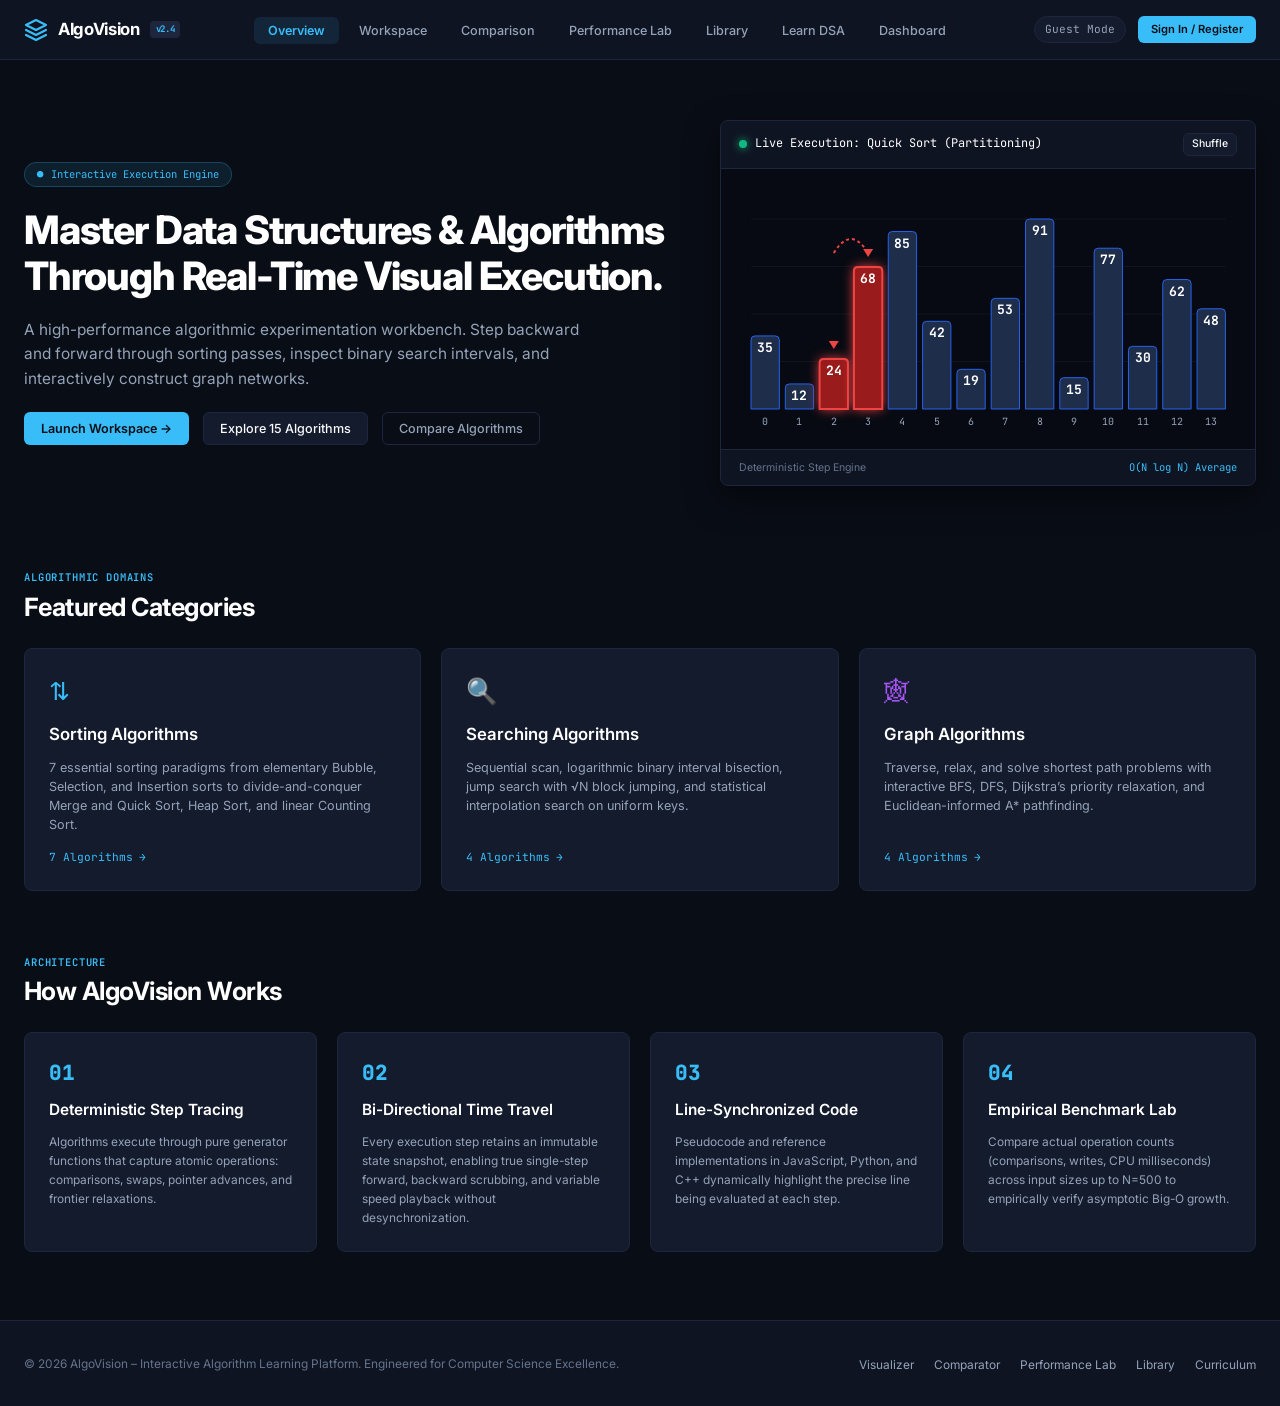
==== templates/index.html @ 2dc423b3 "AlgoVision: Interactive Algorithm Learning & Visualization Platform" ====
<!DOCTYPE html>
<html lang="en">
<head>
    <meta charset="UTF-8">
    <meta name="viewport" content="width=device-width, initial-scale=1.0">
    <title>AlgoVision – Interactive Algorithm Learning & Visualization Platform</title>
    
    <!-- Professional Typography -->
    <link rel="preconnect" href="https://fonts.googleapis.com">
    <link rel="preconnect" href="https://fonts.gstatic.com" crossorigin>
    <link href="https://fonts.googleapis.com/css2?family=Inter:wght@400;500;600;700;800&family=JetBrains+Mono:wght@400;500;600;700&display=swap" rel="stylesheet">

    <!-- Stylesheets -->
    <link rel="stylesheet" href="/static/css/main.css">
    <link rel="stylesheet" href="/static/css/landing.css">
    <link rel="stylesheet" href="/static/css/workspace.css">
    <link rel="stylesheet" href="/static/css/compare.css">
    <link rel="stylesheet" href="/static/css/library.css">
    <link rel="stylesheet" href="/static/css/learn.css">
    <link rel="stylesheet" href="/static/css/dashboard.css">
</head>
<body>

    <!-- ================================================================= -->
    <!-- NAVBAR                                                            -->
    <!-- ================================================================= -->
    <header class="app-navbar">
        <div class="navbar-inner">
            <a href="#landing" class="brand-logo">
                <svg class="brand-icon" viewBox="0 0 24 24" fill="none" stroke="currentColor" stroke-width="2.2" stroke-linecap="round" stroke-linejoin="round">
                    <polygon points="12 2 2 7 12 12 22 7 12 2"></polygon>
                    <polyline points="2 17 12 22 22 17"></polyline>
                    <polyline points="2 12 12 17 22 12"></polyline>
                </svg>
                <span>AlgoVision</span>
                <span class="brand-version">v2.4</span>
            </a>

            <ul class="nav-links" id="navbar-nav-links">
                <li><a href="#landing" class="nav-link" data-view="landing">Overview</a></li>
                <li><a href="#workspace" class="nav-link" data-view="workspace">Workspace</a></li>
                <li><a href="#compare" class="nav-link" data-view="compare">Comparison</a></li>
                <li><a href="#performance" class="nav-link" data-view="performance">Performance Lab</a></li>
                <li><a href="#library" class="nav-link" data-view="library">Library</a></li>
                <li><a href="#learn" class="nav-link" data-view="learn">Learn DSA</a></li>
                <li><a href="#dashboard" class="nav-link" data-view="dashboard">Dashboard</a></li>
            </ul>

            <div class="nav-actions">
                <span class="nav-user-label" id="nav-user-label">Guest Mode</span>
                <button class="btn btn-primary btn-sm" id="nav-auth-btn">Sign In / Register</button>
                <button class="mobile-menu-btn" id="mobile-menu-btn" aria-label="Toggle Navigation">☰</button>
            </div>
        </div>
    </header>

    <!-- ================================================================= -->
    <!-- VIEW A: LANDING PAGE                                              -->
    <!-- ================================================================= -->
    <main id="view-landing" class="app-view">
        <div class="landing-container">
            <!-- Hero -->
            <section class="hero-section">
                <div class="hero-copy">
                    <div class="hero-badge-pill">
                        <span>●</span> Interactive Execution Engine
                    </div>
                    <h1 class="hero-title">
                        Master Data Structures & Algorithms Through Real-Time Visual Execution.
                    </h1>
                    <p class="hero-desc">
                        A high-performance algorithmic experimentation workbench. Step backward and forward through sorting passes, inspect binary search intervals, and interactively construct graph networks.
                    </p>
                    <div class="hero-actions">
                        <button class="btn btn-primary" id="hero-btn-workspace">Launch Workspace →</button>
                        <button class="btn btn-secondary" id="hero-btn-explore">Explore 15 Algorithms</button>
                        <button class="btn btn-outline" onclick="window.location.hash='#compare'">Compare Algorithms</button>
                    </div>
                </div>

                <div class="hero-preview-card">
                    <div class="hero-preview-header">
                        <span class="hero-preview-title">
                            <span class="hero-preview-pulse"></span>
                            Live Execution: Quick Sort (Partitioning)
                        </span>
                        <button class="btn btn-secondary btn-xs" id="hero-preview-shuffle">Shuffle</button>
                    </div>
                    <div class="hero-canvas-wrap">
                        <canvas id="hero-preview-canvas"></canvas>
                    </div>
                    <div class="hero-preview-footer">
                        <span>Deterministic Step Engine</span>
                        <span class="font-mono text-cyan">O(N log N) Average</span>
                    </div>
                </div>
            </section>

            <!-- Featured Categories -->
            <section class="landing-section">
                <div class="section-header-block">
                    <span class="section-subtitle">Algorithmic Domains</span>
                    <h2 class="section-heading">Featured Categories</h2>
                </div>

                <div class="landing-cat-grid">
                    <div class="landing-cat-card" data-cat="sorting">
                        <div class="cat-card-icon text-cyan">⇅</div>
                        <h3 class="cat-card-title">Sorting Algorithms</h3>
                        <p class="cat-card-desc">
                            7 essential sorting paradigms from elementary Bubble, Selection, and Insertion sorts to divide-and-conquer Merge and Quick Sort, Heap Sort, and linear Counting Sort.
                        </p>
                        <div class="cat-card-meta">
                            <span>7 Algorithms</span> <span>→</span>
                        </div>
                    </div>

                    <div class="landing-cat-card" data-cat="searching">
                        <div class="cat-card-icon text-amber">🔍</div>
                        <h3 class="cat-card-title">Searching Algorithms</h3>
                        <p class="cat-card-desc">
                            Sequential scan, logarithmic binary interval bisection, jump search with √N block jumping, and statistical interpolation search on uniform keys.
                        </p>
                        <div class="cat-card-meta">
                            <span>4 Algorithms</span> <span>→</span>
                        </div>
                    </div>

                    <div class="landing-cat-card" data-cat="graph">
                        <div class="cat-card-icon text-purple">🕸</div>
                        <h3 class="cat-card-title">Graph Algorithms</h3>
                        <p class="cat-card-desc">
                            Traverse, relax, and solve shortest path problems with interactive BFS, DFS, Dijkstra’s priority relaxation, and Euclidean-informed A* pathfinding.
                        </p>
                        <div class="cat-card-meta">
                            <span>4 Algorithms</span> <span>→</span>
                        </div>
                    </div>
                </div>
            </section>

            <!-- How It Works Technical Pipeline -->
            <section class="landing-section">
                <div class="section-header-block">
                    <span class="section-subtitle">Architecture</span>
                    <h2 class="section-heading">How AlgoVision Works</h2>
                </div>

                <div class="pipeline-grid">
                    <div class="pipeline-card">
                        <span class="pipeline-step-num">01</span>
                        <h4 class="pipeline-title">Deterministic Step Tracing</h4>
                        <p class="pipeline-desc">
                            Algorithms execute through pure generator functions that capture atomic operations: comparisons, swaps, pointer advances, and frontier relaxations.
                        </p>
                    </div>

                    <div class="pipeline-card">
                        <span class="pipeline-step-num">02</span>
                        <h4 class="pipeline-title">Bi-Directional Time Travel</h4>
                        <p class="pipeline-desc">
                            Every execution step retains an immutable state snapshot, enabling true single-step forward, backward scrubbing, and variable speed playback without desynchronization.
                        </p>
                    </div>

                    <div class="pipeline-card">
                        <span class="pipeline-step-num">03</span>
                        <h4 class="pipeline-title">Line-Synchronized Code</h4>
                        <p class="pipeline-desc">
                            Pseudocode and reference implementations in JavaScript, Python, and C++ dynamically highlight the precise line being evaluated at each step.
                        </p>
                    </div>

                    <div class="pipeline-card">
                        <span class="pipeline-step-num">04</span>
                        <h4 class="pipeline-title">Empirical Benchmark Lab</h4>
                        <p class="pipeline-desc">
                            Compare actual operation counts (comparisons, writes, CPU milliseconds) across input sizes up to N=500 to empirically verify asymptotic Big-O growth.
                        </p>
                    </div>
                </div>
            </section>
        </div>
    </main>

    <!-- ================================================================= -->
    <!-- VIEW B: ALGORITHM VISUALIZATION WORKSPACE                         -->
    <!-- ================================================================= -->
    <main id="view-workspace" class="app-view">
        <div class="workspace-container">
            <!-- Header Bar -->
            <div class="workspace-header">
                <div class="workspace-header-info">
                    <div class="workspace-algo-heading">
                        <h2 class="workspace-algo-title" id="workspace-algo-title">Quick Sort</h2>
                        <span class="lib-tag tag-sorting" id="workspace-badge-category">SORTING</span>
                        <span class="lib-tag tag-medium" id="workspace-badge-difficulty">Medium</span>
                        <button class="btn-bookmark" id="workspace-bookmark-btn" title="Bookmark Algorithm">★</button>
                    </div>
                    <p class="workspace-algo-desc" id="workspace-algo-desc">
                        Divide-and-conquer sorting algorithm that selects a pivot, partitions elements into subarrays, and recursively sorts each partition.
                    </p>
                </div>

                <div class="workspace-header-actions">
                    <select class="form-select workspace-algo-select" id="workspace-algo-select" aria-label="Select Algorithm"></select>
                </div>
            </div>

            <!-- Prominent Custom User Input Bar -->
            <div class="workspace-user-input-card" id="workspace-user-input-section">
                <div class="user-input-header">
                    <span class="user-input-label">
                        <span class="text-cyan">⌨ User Input Array:</span>
                        <span class="text-muted" style="font-size: 0.85rem; font-weight: normal; margin-left: 8px;">
                            Enter your numbers separated by commas or spaces (e.g. <code>42, 17, 89, 5, 63, 28, 71</code>)
                        </span>
                    </span>
                    <span class="text-muted" id="user-input-count-badge" style="font-size: 0.8rem; font-family: var(--font-mono);">10 elements</span>
                </div>
                <div class="user-input-controls">
                    <input type="text" class="form-input font-mono user-input-field" id="workspace-inline-array-input" placeholder="Type custom numbers here: 45, 12, 89, 23, 7, 56, 34">
                    <button class="btn btn-primary" id="btn-apply-inline-input">✓ Apply Custom Array</button>
                    <button class="btn btn-secondary btn-sm" id="btn-inline-randomize">↻ Random Array</button>
                    <button class="btn btn-outline btn-sm" id="btn-inline-reversed">Reversed</button>
                    <button class="btn btn-outline btn-sm" id="btn-inline-nearly">Nearly Sorted</button>
                    
                    <!-- Search Target input when in searching mode -->
                    <div class="inline-search-target-box hidden" id="inline-search-target-box">
                        <span style="font-size: 0.85rem; font-weight: 600; color: #ffffff;">Target:</span>
                        <input type="number" class="form-input font-mono" id="workspace-inline-target-input" value="42" style="width: 75px; padding: 6px 10px;">
                        <button class="btn btn-primary btn-sm" id="btn-inline-search">Find Target</button>
                    </div>
                </div>
            </div>

            <!-- Visualizer Stage -->
            <div class="visualizer-stage-card">
                <!-- Canvases -->
                <div class="stage-canvas-wrapper">
                    <canvas id="workspace-sort-canvas"></canvas>
                    <canvas id="workspace-search-canvas" class="hidden"></canvas>
                    <canvas id="workspace-graph-canvas" class="hidden"></canvas>
                </div>

                <!-- Step Description Callout Banner -->
                <div class="workspace-step-banner">
                    <span class="step-desc-text" id="workspace-step-description">
                        Ready. Press Play or Step Forward to start execution.
                    </span>
                    <span class="step-counter-pill" id="workspace-step-counter">Step 1 / 1</span>
                </div>

                <!-- Real-Time Metrics Strip -->
                <div class="workspace-metrics-strip">
                    <div class="metric-strip-cell">
                        <span class="metric-strip-label">Comparisons</span>
                        <span class="metric-strip-val text-amber" id="metric-comparisons">0</span>
                    </div>
                    <div class="metric-strip-cell">
                        <span class="metric-strip-label">Swaps / Writes</span>
                        <span class="metric-strip-val text-rose" id="metric-swaps">0</span>
                    </div>
                    <div class="metric-strip-cell">
                        <span class="metric-strip-label">Total Operations</span>
                        <span class="metric-strip-val text-cyan" id="metric-operations">0</span>
                    </div>
                </div>

                <!-- Playback Controller Toolbar -->
                <div class="workspace-playback-bar">
                    <div class="playback-controls-row">
                        <div class="playback-button-cluster">
                            <button class="btn btn-primary" id="btn-play-pause">
                                <span class="icon-play">▶</span> Play
                            </button>
                            <button class="btn btn-secondary" id="btn-prev-step" title="Previous Step">◀ Step</button>
                            <button class="btn btn-secondary" id="btn-next-step" title="Next Step">Step ▶</button>
                            <button class="btn btn-outline" id="btn-restart" title="Restart">↺ Restart</button>
                        </div>

                        <!-- Graph Toolbar if active -->
                        <div class="graph-toolbar hidden" id="controls-graph-group">
                            <button class="btn btn-secondary btn-sm graph-mode-btn active" data-mode="MOVE">Drag Nodes</button>
                            <button class="btn btn-secondary btn-sm graph-mode-btn" data-mode="ADD_NODE">+ Add Node</button>
                            <button class="btn btn-secondary btn-sm graph-mode-btn" data-mode="ADD_EDGE">+ Add Edge</button>
                            <button class="btn btn-secondary btn-sm graph-mode-btn" data-mode="SET_START">Set Start</button>
                            <button class="btn btn-secondary btn-sm graph-mode-btn" data-mode="SET_TARGET">Set Goal</button>
                            <select class="form-select form-select-sm" id="graph-preset-select" style="max-width: 140px;">
                                <option value="network">Preset: Network</option>
                                <option value="tree">Preset: Tree</option>
                                <option value="cycle">Preset: Cycle</option>
                                <option value="disconnected">Preset: Disconnected</option>
                            </select>
                            <button class="btn btn-danger btn-sm" id="btn-graph-clear">Clear</button>
                        </div>

                        <div class="scrubber-control-group">
                            <span class="text-muted font-mono" style="font-size: 0.8rem;">Scrub</span>
                            <input type="range" class="range-scrubber" id="workspace-scrubber" min="0" max="0" value="0">
                        </div>
                    </div>

                    <!-- Tuning Inputs Row -->
                    <div class="workspace-inputs-tuning">
                        <div class="tuning-cluster">
                            <div class="tuning-item">
                                <span class="font-bold text-white">Speed:</span>
                                <input type="range" class="tuning-slider" id="workspace-speed-slider" min="1" max="100" value="40" style="width: 130px;">
                                <span class="font-mono text-cyan" id="workspace-speed-label">0.85s / step (Slow & Clear)</span>
                            </div>

                            <div class="tuning-item" id="controls-array-group">
                                <span>Size:</span>
                                <input type="range" class="tuning-slider" id="workspace-size-slider" min="5" max="40" value="10" style="width: 80px;">
                                <span class="font-mono text-cyan" id="workspace-size-label">10</span>
                            </div>
                        </div>

                        <div class="tuning-cluster">
                            <button class="btn btn-secondary btn-sm" id="btn-randomize-dataset">↻ Randomize Array</button>
                            <button class="btn btn-primary btn-sm" id="btn-workspace-open-quiz" style="background: linear-gradient(135deg, #0ea5e9, #8b5cf6); border: none; font-weight: 600;">
                                🎓 Test Knowledge (10 Questions)
                            </button>
                        </div>
                    </div>
                </div>
            </div>

            <!-- Lower Split: Code Viewer & Theoretical Complexity -->
            <div class="workspace-details-split">
                <!-- Synchronized Code Viewer -->
                <div class="code-viewer-panel">
                    <div class="panel-header">
                        <span class="panel-title">Synchronized Implementation</span>
                        <div class="code-lang-tabs">
                            <button class="code-lang-tab active" data-lang="pseudocode">Pseudocode</button>
                            <button class="code-lang-tab" data-lang="javascript">JavaScript</button>
                            <button class="code-lang-tab" data-lang="python">Python</button>
                            <button class="code-lang-tab" data-lang="cpp">C++</button>
                        </div>
                    </div>
                    <div class="code-lines-scroll" id="workspace-code-display">
                        <!-- Populated by workspace.js -->
                    </div>
                </div>

                <!-- Complexity & Engineering Notes -->
                <div class="theory-overview-panel">
                    <div class="panel-header">
                        <span class="panel-title">Complexity & Engineering Trade-offs</span>
                    </div>
                    <div class="theory-content-body">
                        <div class="complexity-summary-grid">
                            <div class="comp-metric-box">
                                <span class="comp-metric-name">Best Case</span>
                                <span class="comp-metric-value text-emerald" id="comp-time-best">O(N log N)</span>
                            </div>
                            <div class="comp-metric-box">
                                <span class="comp-metric-name">Average Case</span>
                                <span class="comp-metric-value text-cyan" id="comp-time-avg">O(N log N)</span>
                            </div>
                            <div class="comp-metric-box">
                                <span class="comp-metric-name">Worst Case</span>
                                <span class="comp-metric-value text-amber" id="comp-time-worst">O(N²)</span>
                            </div>
                            <div class="comp-metric-box">
                                <span class="comp-metric-name">Space Complexity</span>
                                <span class="comp-metric-value text-purple" id="comp-space">O(log N)</span>
                            </div>
                            <div class="comp-metric-box">
                                <span class="comp-metric-name">Stability</span>
                                <span class="comp-metric-value text-white" id="comp-stability">Unstable</span>
                            </div>
                            <div class="comp-metric-box">
                                <span class="comp-metric-name">In-Place</span>
                                <span class="comp-metric-value text-white" id="comp-in-place">Yes</span>
                            </div>
                        </div>

                        <div class="theory-section-block">
                            <span class="theory-section-title">Theoretical Foundations</span>
                            <p class="theory-text-p" id="workspace-theory-text"></p>
                        </div>

                        <div class="theory-section-block">
                            <span class="theory-section-title">Practical Engineering Use Cases</span>
                            <p class="theory-text-p" id="workspace-practical-use"></p>
                        </div>
                    </div>
                </div>
            </div>
        </div>
    </main>

    <!-- ================================================================= -->
    <!-- VIEW C: ALGORITHM COMPARISON                                      -->
    <!-- ================================================================= -->
    <main id="view-compare" class="app-view">
        <div class="compare-container">
            <div class="compare-top-header">
                <div>
                    <h2>Multi-Algorithm Comparison Workbench</h2>
                    <p class="text-secondary" style="font-size: 0.9rem; margin-top: 4px;">
                        Select sorting algorithms to execute side-by-side on an identical input array. Compare actual comparison counts and array writes in real time.
                    </p>
                </div>

                <div class="compare-chips-cluster" id="compare-algo-selector">
                    <!-- Populated dynamically -->
                </div>

                <div class="workspace-inputs-tuning" style="padding-top: 10px;">
                    <div class="tuning-cluster">
                        <button class="btn btn-primary" id="btn-compare-play-pause">▶ Play All</button>
                        <button class="btn btn-secondary btn-sm" id="btn-compare-step">Step All</button>
                        <button class="btn btn-outline btn-sm" id="btn-compare-restart">Restart All</button>
                        <button class="btn btn-secondary btn-sm" id="btn-compare-randomize">↻ New Random Array</button>
                    </div>

                    <div class="tuning-cluster">
                        <button class="btn btn-outline btn-sm" id="btn-compare-preset-reversed">Reverse Array (Worst Case)</button>
                        <button class="btn btn-outline btn-sm" id="btn-compare-preset-nearly">Nearly Sorted Array</button>
                        <div class="tuning-item">
                            <span class="font-bold text-white">Speed:</span>
                            <input type="range" class="tuning-slider" id="compare-speed-slider" min="150" max="1500" value="650" step="50" style="width: 110px;">
                            <span class="font-mono text-cyan" id="compare-speed-label">0.65s (Calibrated)</span>
                        </div>
                        <div class="tuning-item">
                            <span>Size:</span>
                            <input type="range" class="tuning-slider" id="compare-size-slider" min="10" max="45" value="25">
                            <span class="font-mono text-cyan" id="compare-size-label">25</span>
                        </div>
                    </div>
                </div>
            </div>

            <!-- Comparison Verdict Banner -->
            <div id="compare-verdict-banner" class="compare-verdict-card hidden"></div>

            <!-- Canvases Grid -->
            <div class="compare-canvases-grid" id="compare-canvases-grid">
                <!-- Populated dynamically with side-by-side visualizer cards -->
            </div>

            <!-- Summary Bar Chart -->
            <div class="compare-chart-card">
                <div>
                    <h3 style="font-size: 1.1rem; color: #ffffff;">Comparative Operations Analysis</h3>
                    <p class="text-muted" style="font-size: 0.85rem;">Empirical comparison of element comparisons and writes on the identical input sequence.</p>
                </div>
                <div class="compare-chart-wrapper">
                    <canvas id="compare-summary-chart"></canvas>
                </div>
            </div>
        </div>
    </main>

    <!-- ================================================================= -->
    <!-- VIEW D: PERFORMANCE ANALYSIS LAB                                  -->
    <!-- ================================================================= -->
    <main id="view-performance" class="app-view">
        <div class="compare-container">
            <!-- Beginner-Friendly Guide & Purpose -->
            <div class="perf-guide-card">
                <div class="perf-guide-title">
                    <span>💡 What is this Laboratory & Why does it exist?</span>
                </div>
                <div class="perf-guide-body">
                    In textbook theory, algorithms are represented as mathematical formulas like <code>O(N log N)</code> and <code>O(N²)</code>. 
                    <strong>This lab bridges theory and reality:</strong> it benchmarks actual sorting algorithms on your machine across growing datasets (from <strong>N = 20 up to 400 elements</strong>), counting every single element comparison, memory swap, and microsecond of execution time.
                </div>
                <div class="perf-cards-grid">
                    <div class="perf-concept-card highlight-green">
                        <div class="perf-concept-title">🏆 1. The Scaling Champions</div>
                        <div class="perf-concept-desc">
                            <strong>Quick Sort & Merge Sort (O(N log N))</strong>: Notice how their lines remain flat and low even at N=400 (~2,500 operations). They effortlessly scale to millions of elements.
                        </div>
                    </div>
                    <div class="perf-concept-card highlight-rose">
                        <div class="perf-concept-title">🐢 2. The Quadratic Wall</div>
                        <div class="perf-concept-desc">
                            <strong>Bubble Sort (O(N²))</strong>: Watch the curve explode upward! At N=400, it requires <strong>over 80,000 operations</strong> (30x more CPU work) to accomplish the exact same task!
                        </div>
                    </div>
                    <div class="perf-concept-card highlight-cyan">
                        <div class="perf-concept-title">🔍 3. What the Numbers Mean</div>
                        <div class="perf-concept-desc">
                            <strong>Comparisons</strong> = checks between two items. 
                            <strong>Swaps/Writes</strong> = memory modifications. 
                            <strong>Duration</strong> = physical CPU time in milliseconds.
                        </div>
                    </div>
                </div>
            </div>

            <div class="compare-top-header">
                <div>
                    <h2>Empirical Performance Benchmark Workbench</h2>
                    <p class="text-secondary" style="font-size: 0.9rem; margin-top: 4px;">
                        Select input distributions and algorithms to measure real asymptotic scaling on your system.
                    </p>
                </div>

                <div class="workspace-inputs-tuning" style="padding-top: 8px;">
                    <div class="tuning-cluster">
                        <label class="tuning-item">
                            <span>Distribution:</span>
                            <select class="form-select" id="perf-distribution-select">
                                <option value="random">Uniform Random</option>
                                <option value="nearly_sorted">Nearly Sorted (95% sorted)</option>
                                <option value="reversed">Strictly Reversed</option>
                                <option value="duplicates">High Duplicate Ratio</option>
                            </select>
                        </label>

                        <button class="btn btn-primary" id="btn-run-benchmark">Run Empirical Benchmark</button>
                    </div>

                    <div class="tuning-cluster" style="align-items: center;">
                        <span class="text-white font-bold" style="font-size: 0.8rem;">Quick Presets:</span>
                        <button class="btn btn-outline btn-sm" id="btn-perf-preset-fast-vs-slow">🚀 Fast vs 🐢 Slow (Quick vs Bubble)</button>
                        <button class="btn btn-outline btn-sm" id="btn-perf-preset-nearly-sorted">✨ The Nearly-Sorted Surprise</button>
                        <button class="btn btn-secondary btn-sm" id="btn-perf-preset-all">📊 Benchmark All 5 Algorithms</button>
                    </div>

                    <div class="tuning-cluster">
                        <span class="text-muted" style="font-size: 0.8rem;">Algorithms to Test:</span>
                        <label class="compare-select-chip active"><input type="checkbox" class="perf-algo-checkbox" value="bubble-sort" checked> Bubble</label>
                        <label class="compare-select-chip active"><input type="checkbox" class="perf-algo-checkbox" value="insertion-sort" checked> Insertion</label>
                        <label class="compare-select-chip active"><input type="checkbox" class="perf-algo-checkbox" value="merge-sort" checked> Merge</label>
                        <label class="compare-select-chip active"><input type="checkbox" class="perf-algo-checkbox" value="quick-sort" checked> Quick</label>
                        <label class="compare-select-chip active"><input type="checkbox" class="perf-algo-checkbox" value="heap-sort" checked> Heap</label>
                    </div>
                </div>
            </div>

            <!-- Plain-English Dynamic Verdict Box -->
            <div id="perf-verdict-banner" class="perf-verdict-box hidden"></div>

            <!-- Performance Charts Grid -->
            <div style="display: grid; grid-template-columns: 1fr 1fr; gap: 20px;">
                <div class="compare-chart-card">
                    <h3 style="font-size: 1rem; color: #ffffff;">Operations Count vs Array Size (N)</h3>
                    <div style="height: 280px; position: relative;">
                        <canvas id="perf-chart-ops"></canvas>
                    </div>
                </div>

                <div class="compare-chart-card">
                    <h3 style="font-size: 1rem; color: #ffffff;">Execution Duration (ms) vs Array Size (N)</h3>
                    <div style="height: 280px; position: relative;">
                        <canvas id="perf-chart-time"></canvas>
                    </div>
                </div>
            </div>

            <!-- Verified Metrics Table -->
            <div class="dash-section-card">
                <h3 class="dash-section-title">Measured Empirical Execution Data</h3>
                <div class="data-table-wrap">
                    <table class="data-table">
                        <thead>
                            <tr>
                                <th>Algorithm</th>
                                <th>Input Size (N)</th>
                                <th>Comparisons</th>
                                <th>Swaps / Writes</th>
                                <th>Total Operations</th>
                                <th>Execution Time</th>
                            </tr>
                        </thead>
                        <tbody id="perf-metrics-tbody">
                            <!-- Populated dynamically -->
                        </tbody>
                    </table>
                </div>
            </div>
        </div>
    </main>

    <!-- ================================================================= -->
    <!-- VIEW E: ALGORITHM LIBRARY                                         -->
    <!-- ================================================================= -->
    <main id="view-library" class="app-view">
        <div class="library-container">
            <div class="library-top-bar">
                <div>
                    <h2>Algorithm Library</h2>
                    <p class="text-secondary" style="font-size: 0.9rem; margin-top: 4px;">
                        Explore our comprehensive catalog of 15 verified sorting, searching, and graph traversal algorithms.
                    </p>
                </div>

                <div class="library-filters-row">
                    <div class="library-search-box">
                        <span class="library-search-icon">🔍</span>
                        <input type="text" class="form-input library-search-input" id="library-search-input" placeholder="Search algorithms by name or description...">
                    </div>

                    <div class="library-cat-pills">
                        <button class="library-cat-filter active" data-cat="all">All Domains</button>
                        <button class="library-cat-filter" data-cat="sorting">Sorting</button>
                        <button class="library-cat-filter" data-cat="searching">Searching</button>
                        <button class="library-cat-filter" data-cat="graph">Graph Theory</button>
                    </div>

                    <div style="display: flex; align-items: center; gap: 12px;">
                        <select class="form-select form-select-sm" id="library-diff-select">
                            <option value="all">All Difficulties</option>
                            <option value="easy">Easy</option>
                            <option value="medium">Medium</option>
                            <option value="hard">Hard</option>
                        </select>

                        <label style="display: flex; align-items: center; gap: 6px; font-size: 0.85rem; color: var(--text-secondary); cursor: pointer;">
                            <input type="checkbox" id="library-bookmarked-toggle">
                            <span>★ Bookmarked Only</span>
                        </label>
                    </div>
                </div>
            </div>

            <div class="library-cards-grid" id="library-cards-grid">
                <!-- Populated dynamically -->
            </div>
        </div>
    </main>

    <!-- ================================================================= -->
    <!-- VIEW F: LEARN DSA                                                 -->
    <!-- ================================================================= -->
    <main id="view-learn" class="app-view">
        <div class="learn-layout">
            <!-- Sidebar -->
            <aside class="learn-sidebar">
                <span class="learn-sidebar-title">Curriculum</span>
                <div class="learn-nav-item active" data-tab="big-o">
                    <span>📈</span> Big-O & Complexity
                </div>
                <div class="learn-nav-item" data-tab="sorting">
                    <span>⇅</span> Sorting Paradigms
                </div>
                <div class="learn-nav-item" data-tab="searching">
                    <span>🔍</span> Searching Concepts
                </div>
                <div class="learn-nav-item" data-tab="graphs">
                    <span>🕸</span> Graph Traversals
                </div>
            </aside>

            <!-- Main Content Chapters -->
            <div class="learn-content-main">
                <!-- Chapter 1: Big-O -->
                <div class="learn-chapter active" id="chapter-big-o">
                    <h2 class="chapter-title">Asymptotic Analysis & Big-O Notation</h2>
                    <p class="chapter-lead">
                        In computer science, algorithm efficiency is evaluated asymptotically to describe how resource requirements (CPU cycles and memory) scale as the input size $N$ approaches infinity.
                    </p>

                    <div class="theory-card-box">
                        <h4>Asymptotic Growth Comparison</h4>
                        <p>Observe how quadratic $O(N^2)$ curves diverge rapidly from linearithmic $O(N \log N)$ and linear $O(N)$ as input increases:</p>
                        <div class="chart-box-wrap">
                            <canvas id="big-o-growth-canvas"></canvas>
                        </div>
                    </div>

                    <div class="theory-card-box">
                        <h4>The Three Asymptotic Notations</h4>
                        <ul>
                            <li><strong>Big-O ($O$):</strong> Strict upper bound. Guarantees the algorithm will run no slower than this function in the worst case.</li>
                            <li><strong>Big-Omega ($\Omega$):</strong> Strict lower bound. Proves the minimum resources theoretically required by any algorithm solving this problem.</li>
                            <li><strong>Big-Theta ($\Theta$):</strong> Tight bound. Exists when an algorithm's upper and lower bounds asymptotically coincide.</li>
                        </ul>
                    </div>

                    <!-- Quiz Section -->
                    <div class="quiz-section-block">
                        <h3 class="quiz-heading">Module Knowledge Check</h3>
                        <div id="quiz-container-big-o"></div>
                    </div>
                </div>

                <!-- Chapter 2: Sorting -->
                <div class="learn-chapter" id="chapter-sorting">
                    <h2 class="chapter-title">Sorting Paradigms & Lower Bounds</h2>
                    <p class="chapter-lead">
                        Sorting is the foundational algorithmic problem of rearranging an arbitrary collection into a strictly monotonic order.
                    </p>

                    <div class="theory-card-box">
                        <h4>Comparison vs Non-Comparison Sorts</h4>
                        <p>
                            Any comparison-based algorithm (Bubble, Quick, Merge, Heap) is bounded by the mathematical lower bound $\Omega(N \log N)$. 
                            Non-comparison sorts such as <strong>Counting Sort</strong> break this barrier by utilizing direct memory indexing, running in linear time $O(N + K)$ when the key range $K$ is bounded.
                        </p>
                    </div>

                    <div class="theory-card-box">
                        <h4>Algorithm Stability & Memory Hierarchy</h4>
                        <p>
                            A sort is <strong>stable</strong> if duplicate elements preserve their relative order from the input. 
                            Furthermore, modern CPU hardware performance heavily favors contiguous linear array access (Quick Sort) over cache-evicting binary tree jumps (Heap Sort).
                        </p>
                    </div>

                    <div class="quiz-section-block">
                        <h3 class="quiz-heading">Module Knowledge Check</h3>
                        <div id="quiz-container-sorting"></div>
                    </div>
                </div>

                <!-- Chapter 3: Searching -->
                <div class="learn-chapter" id="chapter-searching">
                    <h2 class="chapter-title">Searching: Sequential vs Interval vs Heuristic</h2>
                    <p class="chapter-lead">
                        Locating a target value within a collection depends critically on whether the data is unordered, ordered, or uniformly distributed.
                    </p>

                    <div class="theory-card-box">
                        <h4>Comparing Search Strategies</h4>
                        <ul>
                            <li><strong>Linear Search:</strong> $O(N)$ worst-case. Required whenever data is unsorted.</li>
                            <li><strong>Binary Search:</strong> $O(\log N)$. Repeatedly bisects a sorted array. 32 comparisons can search 4 billion elements.</li>
                            <li><strong>Jump Search:</strong> $O(\sqrt{N})$. Balances block jumps with linear scan. Superior when jumping backward is costly.</li>
                            <li><strong>Interpolation Search:</strong> $O(\log \log N)$ average on uniformly distributed numbers by calculating probe slope.</li>
                        </ul>
                    </div>

                    <div class="quiz-section-block">
                        <h3 class="quiz-heading">Module Knowledge Check</h3>
                        <div id="quiz-container-searching"></div>
                    </div>
                </div>

                <!-- Chapter 4: Graphs -->
                <div class="learn-chapter" id="chapter-graphs">
                    <h2 class="chapter-title">Graph Traversals & Shortest Paths</h2>
                    <p class="chapter-lead">
                        Graphs $G = (V, E)$ represent discrete relationships between entities. Traversing and discovering optimal routes are core engineering problems.
                    </p>

                    <div class="theory-card-box">
                        <h4>Traversals & Optimal Routing</h4>
                        <ul>
                            <li><strong>BFS (Breadth-First Search):</strong> Level-order exploration using a FIFO queue. Guarantees shortest path on unweighted graphs.</li>
                            <li><strong>DFS (Depth-First Search):</strong> Deep recursive exploration with backtracking. Used for cycle detection and topological sorting.</li>
                            <li><strong>Dijkstra’s Algorithm:</strong> Greedy shortest path using a min-priority queue to iteratively relax edge distances on non-negative weighted graphs.</li>
                            <li><strong>A* Search:</strong> Optimizes Dijkstra by incorporating an admissible heuristic $f(n) = g(n) + h(n)$ to direct exploration towards the target.</li>
                        </ul>
                    </div>

                    <div class="quiz-section-block">
                        <h3 class="quiz-heading">Module Knowledge Check</h3>
                        <div id="quiz-container-graphs"></div>
                    </div>
                </div>
            </div>
        </div>
    </main>

    <!-- ================================================================= -->
    <!-- VIEW G: DASHBOARD                                                 -->
    <!-- ================================================================= -->
    <main id="view-dashboard" class="app-view">
        <div class="dashboard-container">
            <!-- Welcome Banner -->
            <div class="dashboard-welcome-banner">
                <div class="dash-welcome-info">
                    <div style="display: flex; align-items: center; gap: 12px;">
                        <h2 class="dash-welcome-title" id="dash-welcome-title">Welcome</h2>
                        <span class="status-pill badge-guest" id="dash-user-badge">Guest Session</span>
                    </div>
                    <p class="text-secondary" style="font-size: 0.9rem;">
                        Real-time analytics and history tracked across your active session.
                    </p>
                </div>
                <div>
                    <button class="btn btn-secondary btn-sm" id="dash-btn-auth-action">Manage Account / Sign In</button>
                </div>
            </div>

            <!-- Stats Tiles -->
            <div class="dash-stats-grid">
                <div class="dash-stat-card">
                    <span class="dash-stat-label">Visualizations Run</span>
                    <span class="dash-stat-num text-cyan" id="dash-stat-runs">0</span>
                </div>
                <div class="dash-stat-card">
                    <span class="dash-stat-label">Algorithms Explored</span>
                    <span class="dash-stat-num text-emerald" id="dash-stat-algos">0 / 15</span>
                </div>
                <div class="dash-stat-card">
                    <span class="dash-stat-label">Operations Executed</span>
                    <span class="dash-stat-num text-amber" id="dash-stat-ops">0</span>
                </div>
                <div class="dash-stat-card">
                    <span class="dash-stat-label">Total Comparisons</span>
                    <span class="dash-stat-num text-purple" id="dash-stat-comps">0</span>
                </div>
            </div>

            <!-- Bookmarked Algorithms -->
            <div class="dash-section-card">
                <h3 class="dash-section-title">Bookmarked Shortcuts</h3>
                <div class="dash-bookmarks-shelf" id="dash-bookmarks-shelf">
                    <!-- Populated dynamically -->
                </div>
            </div>

            <!-- Recent Visualizations History -->
            <div class="dash-section-card">
                <h3 class="dash-section-title">Recent Visualization History</h3>
                <div class="data-table-wrap">
                    <table class="data-table">
                        <thead>
                            <tr>
                                <th>Algorithm</th>
                                <th>Category</th>
                                <th>Array Size</th>
                                <th>Operations</th>
                                <th>Comparisons</th>
                                <th class="text-right">Action</th>
                            </tr>
                        </thead>
                        <tbody id="dash-history-tbody">
                            <!-- Populated dynamically -->
                        </tbody>
                    </table>
                </div>
            </div>

            <!-- Learning Progress -->
            <div class="dash-section-card">
                <h3 class="dash-section-title">Curriculum Progress</h3>
                <div class="dash-progress-list" id="dash-progress-list">
                    <!-- Populated dynamically -->
                </div>
            </div>

            <!-- Recommended Next Algorithms -->
            <div class="dash-section-card">
                <h3 class="dash-section-title">Recommended Algorithms</h3>
                <div class="dash-recommended-grid" id="dash-recommended-grid">
                    <!-- Populated dynamically -->
                </div>
            </div>
        </div>
    </main>

    <!-- ================================================================= -->
    <!-- MODAL 1: CUSTOM INPUT MODAL                                       -->
    <!-- ================================================================= -->
    <div class="modal-overlay hidden" id="modal-custom-input">
        <div class="modal-dialog">
            <div class="modal-header">
                <h3 class="modal-title">Custom Input Array</h3>
                <button class="modal-close-btn" id="modal-custom-close">×</button>
            </div>
            <div class="modal-body">
                <p class="text-secondary" style="font-size: 0.85rem; margin-bottom: 12px;">
                    Enter integers separated by commas or spaces (e.g. <code>42, 18, 9, 65, 33, 7, 50</code>).
                </p>
                <textarea class="form-textarea" id="custom-input-array" rows="4" style="width: 100%; font-family: var(--font-mono);"></textarea>
            </div>
            <div class="modal-footer">
                <button class="btn btn-secondary" onclick="document.getElementById('modal-custom-input').classList.add('hidden')">Cancel</button>
                <button class="btn btn-primary" id="btn-apply-custom-input">Apply Dataset</button>
            </div>
        </div>
    </div>

    <!-- ================================================================= -->
    <!-- MODAL 2: AUTHENTICATION MODAL                                     -->
    <!-- ================================================================= -->
    <div class="modal-overlay hidden" id="modal-auth">
        <div class="modal-dialog">
            <div class="modal-header">
                <h3 class="modal-title" id="auth-modal-title">Sign In to AlgoVision</h3>
                <button class="modal-close-btn" id="modal-auth-close">×</button>
            </div>
            <form id="auth-form">
                <div class="modal-body" style="display: flex; flex-direction: column; gap: 14px;">
                    <div id="auth-error-msg" class="quiz-feedback-box feedback-wrong hidden"></div>

                    <div>
                        <label style="display: block; font-size: 0.8rem; color: var(--text-muted); margin-bottom: 4px;">Username or Email</label>
                        <input type="text" class="form-input" id="auth-username-input" style="width: 100%;" required>
                    </div>

                    <div id="auth-email-group" class="hidden">
                        <label style="display: block; font-size: 0.8rem; color: var(--text-muted); margin-bottom: 4px;">Email Address</label>
                        <input type="email" class="form-input" id="auth-email-input" style="width: 100%;">
                    </div>

                    <div>
                        <label style="display: block; font-size: 0.8rem; color: var(--text-muted); margin-bottom: 4px;">Password</label>
                        <input type="password" class="form-input" id="auth-password-input" style="width: 100%;" required>
                    </div>

                    <p id="auth-toggle-prompt" style="font-size: 0.85rem; color: var(--text-secondary);"></p>
                </div>
                <div class="modal-footer">
                    <button type="button" class="btn btn-secondary" onclick="document.getElementById('modal-auth').classList.add('hidden')">Cancel</button>
                    <button type="submit" class="btn btn-primary" id="auth-submit-btn">Sign In</button>
                </div>
            </form>
        </div>
    </div>

    <!-- ================================================================= -->
    <!-- MODAL 3: ALGORITHM CONCEPT MASTERY QUIZ (10 QUESTIONS)             -->
    <!-- ================================================================= -->
    <div class="modal-overlay hidden" id="modal-algorithm-quiz">
        <div class="modal-dialog quiz-modal-dialog">
            <div class="modal-header">
                <div>
                    <h3 class="modal-title" id="quiz-modal-algo-title">Concept Mastery Quiz</h3>
                    <span class="text-muted" style="font-size: 0.8rem;">10 High-Yield Conceptual Questions</span>
                </div>
                <button class="modal-close-btn" id="modal-quiz-close">×</button>
            </div>

            <!-- Quiz Progress Track -->
            <div class="quiz-progress-strip">
                <div class="quiz-progress-track">
                    <div class="quiz-progress-fill" id="quiz-progress-bar" style="width: 10%;"></div>
                </div>
                <div class="quiz-progress-labels">
                    <span id="quiz-question-number-pill" class="text-cyan font-mono" style="font-weight: 600;">Question 1 of 10</span>
                    <span id="quiz-current-score-pill" class="font-mono text-emerald" style="font-weight: 600;">Score: 0 / 10</span>
                </div>
            </div>

            <!-- Question Screen -->
            <div class="modal-body" id="quiz-question-view">
                <h4 class="quiz-question-text" id="quiz-question-text">Loading question...</h4>

                <div class="quiz-options-list" id="quiz-options-list">
                    <!-- Populated dynamically: Option A, B, C, D -->
                </div>

                <!-- Detailed Explanation Callout -->
                <div class="quiz-explanation-box hidden" id="quiz-explanation-box">
                    <div class="explanation-header" id="quiz-explanation-header"></div>
                    <p class="explanation-text" id="quiz-explanation-text"></p>
                </div>
            </div>

            <!-- Final Summary Screen (Shown after Question 10) -->
            <div class="modal-body hidden" id="quiz-summary-view">
                <div class="quiz-summary-card">
                    <div class="summary-badge" id="quiz-summary-badge">🏆</div>
                    <h3 id="quiz-summary-title">Concept Mastery Completed!</h3>
                    <div class="summary-score-large" id="quiz-summary-score">8 / 10</div>
                    <p class="summary-desc" id="quiz-summary-desc">Great job! You have a strong grasp of how this algorithm operates under the hood.</p>
                </div>
            </div>

            <div class="modal-footer" style="justify-content: space-between;">
                <button type="button" class="btn btn-secondary btn-sm" id="btn-quiz-exit">Close</button>
                <button type="button" class="btn btn-primary" id="btn-quiz-next" disabled>Next Question →</button>
                <button type="button" class="btn btn-primary hidden" id="btn-quiz-retake">↻ Retake Quiz</button>
            </div>
        </div>
    </div>

    <!-- ================================================================= -->
    <!-- FOOTER                                                            -->
    <!-- ================================================================= -->
    <footer class="app-footer">
        <div class="footer-inner">
            <span class="footer-text">
                © 2026 AlgoVision – Interactive Algorithm Learning Platform. Engineered for Computer Science Excellence.
            </span>
            <ul class="footer-links">
                <li><a href="#workspace">Visualizer</a></li>
                <li><a href="#compare">Comparator</a></li>
                <li><a href="#performance">Performance Lab</a></li>
                <li><a href="#library">Library</a></li>
                <li><a href="#learn">Curriculum</a></li>
            </ul>
        </div>
    </footer>

    <!-- Vendor Scripts -->
    <script src="/static/vendor/chart.umd.js"></script>
    <script src="/static/vendor/lucide.min.js"></script>

    <!-- Master Application Bundle -->
    <script type="module" src="/static/js/app.js"></script>
</body>
</html>
---- static/css/main.css ----
/* ==========================================================================
   AlgoVision - Core Design System & Global Styles
   Developer Workspace Aesthetic: Minimal, Technical, High Contrast
   ========================================================================== */

:root {
    /* Color Palette - Deep Charcoal & Slate Surfaces */
    --bg-base: #090d16;
    --bg-surface: #0f1422;
    --bg-card: #141b2d;
    --bg-card-hover: #1b243b;
    --bg-input: #121829;
    --bg-canvas: #090d16;

    /* Borders & Dividers */
    --border-subtle: #1e263d;
    --border-strong: #2c3858;
    --border-focus: #38bdf8;

    /* Distinctive Accents */
    --accent-cyan: #38bdf8;
    --accent-cyan-glow: rgba(56, 189, 248, 0.15);
    --accent-emerald: #10b981;
    --accent-amber: #f59e0b;
    --accent-rose: #f43f5e;
    --accent-purple: #a855f7;

    /* Text Hierarchy */
    --text-primary: #f8fafc;
    --text-secondary: #94a3b8;
    --text-muted: #64748b;
    --text-inverse: #090d16;

    /* Typography */
    --font-sans: 'Inter', -apple-system, BlinkMacSystemFont, "Segoe UI", Roboto, sans-serif;
    --font-mono: 'JetBrains Mono', 'Fira Code', 'Roboto Mono', Menlo, monospace;

    /* Spacing & Layout */
    --radius-sm: 4px;
    --radius-md: 6px;
    --radius-lg: 8px;
    --radius-pill: 9999px;

    /* Transitions & Shadows */
    --transition-fast: 0.15s ease;
    --transition-normal: 0.25s ease;
    --shadow-card: 0 4px 16px rgba(0, 0, 0, 0.4);
}

/* Base Resets */
*, *::before, *::after {
    box-sizing: border-box;
    margin: 0;
    padding: 0;
}

html {
    font-size: 14px;
    scroll-behavior: smooth;
}

body {
    background-color: var(--bg-base);
    color: var(--text-primary);
    font-family: var(--font-sans);
    line-height: 1.5;
    -webkit-font-smoothing: antialiased;
    min-height: 100vh;
    display: flex;
    flex-direction: column;
}

/* Typography Utilities */
h1, h2, h3, h4, h5, h6 {
    font-weight: 600;
    color: var(--text-primary);
    line-height: 1.25;
}

a {
    color: var(--accent-cyan);
    text-decoration: none;
    transition: color var(--transition-fast);
}

a:hover {
    color: #7dd3fc;
}

.font-mono { font-family: var(--font-mono); }
.font-bold { font-weight: 700; }
.text-cyan { color: var(--accent-cyan); }
.text-emerald { color: var(--accent-emerald); }
.text-amber { color: var(--accent-amber); }
.text-rose { color: var(--accent-rose); }
.text-purple { color: var(--accent-purple); }
.text-muted { color: var(--text-muted); }
.text-white { color: #ffffff; }
.text-center { text-align: center; }
.text-right { text-align: right; }

.hidden { display: none !important; }

/* Navbar */
.app-navbar {
    background-color: var(--bg-surface);
    border-bottom: 1px solid var(--border-subtle);
    position: sticky;
    top: 0;
    z-index: 100;
    height: 60px;
    display: flex;
    align-items: center;
}

.navbar-inner {
    width: 100%;
    max-width: 1400px;
    margin: 0 auto;
    padding: 0 24px;
    display: flex;
    align-items: center;
    justify-content: space-between;
}

.brand-logo {
    display: flex;
    align-items: center;
    gap: 10px;
    color: #ffffff;
    font-weight: 700;
    font-size: 1.2rem;
    letter-spacing: -0.02em;
}

.brand-icon {
    width: 24px;
    height: 24px;
    color: var(--accent-cyan);
}

.brand-version {
    font-size: 0.65rem;
    background-color: var(--border-subtle);
    color: var(--accent-cyan);
    padding: 2px 6px;
    border-radius: var(--radius-sm);
    font-family: var(--font-mono);
}

.nav-links {
    display: flex;
    align-items: center;
    gap: 6px;
    list-style: none;
}

.nav-link {
    color: var(--text-secondary);
    padding: 6px 14px;
    border-radius: var(--radius-md);
    font-weight: 500;
    font-size: 0.9rem;
    transition: all var(--transition-fast);
}

.nav-link:hover {
    color: #ffffff;
    background-color: var(--bg-card);
}

.nav-link.active {
    color: var(--accent-cyan);
    background-color: rgba(56, 189, 248, 0.1);
    font-weight: 600;
}

.nav-actions {
    display: flex;
    align-items: center;
    gap: 12px;
}

.nav-user-label {
    font-family: var(--font-mono);
    font-size: 0.8rem;
    color: var(--text-secondary);
    background: var(--bg-card);
    border: 1px solid var(--border-subtle);
    padding: 4px 10px;
    border-radius: var(--radius-pill);
}

.mobile-menu-btn {
    display: none;
    background: none;
    border: none;
    color: var(--text-secondary);
    font-size: 1.4rem;
    cursor: pointer;
}

/* Button Component System */
.btn {
    display: inline-flex;
    align-items: center;
    justify-content: center;
    gap: 8px;
    font-family: var(--font-sans);
    font-weight: 500;
    font-size: 0.9rem;
    padding: 8px 16px;
    border-radius: var(--radius-md);
    border: 1px solid transparent;
    cursor: pointer;
    transition: all var(--transition-fast);
    text-decoration: none;
    line-height: 1.2;
    white-space: nowrap;
}

.btn:disabled {
    opacity: 0.4;
    cursor: not-allowed !important;
}

.btn-primary {
    background-color: var(--accent-cyan);
    color: var(--text-inverse);
    font-weight: 600;
}

.btn-primary:hover:not(:disabled) {
    background-color: #7dd3fc;
    box-shadow: 0 0 12px var(--accent-cyan-glow);
}

.btn-secondary {
    background-color: var(--bg-card);
    color: var(--text-primary);
    border-color: var(--border-subtle);
}

.btn-secondary:hover:not(:disabled) {
    background-color: var(--bg-card-hover);
    border-color: var(--border-strong);
    color: #ffffff;
}

.btn-outline {
    background: transparent;
    color: var(--text-secondary);
    border-color: var(--border-subtle);
}

.btn-outline:hover:not(:disabled) {
    color: #ffffff;
    border-color: var(--text-secondary);
}

.btn-warning {
    background-color: var(--accent-amber);
    color: #000;
    font-weight: 600;
}

.btn-danger {
    background-color: var(--accent-rose);
    color: #ffffff;
}

.btn-sm {
    padding: 6px 12px;
    font-size: 0.8rem;
}

.btn-xs {
    padding: 4px 8px;
    font-size: 0.75rem;
}

/* Form Controls */
.form-input, .form-select, .form-textarea {
    background-color: var(--bg-input);
    border: 1px solid var(--border-subtle);
    color: var(--text-primary);
    border-radius: var(--radius-md);
    padding: 8px 12px;
    font-family: var(--font-sans);
    font-size: 0.9rem;
    outline: none;
    transition: border-color var(--transition-fast);
}

.form-input:focus, .form-select:focus, .form-textarea:focus {
    border-color: var(--accent-cyan);
    box-shadow: 0 0 0 1px var(--accent-cyan);
}

.form-input::placeholder, .form-textarea::placeholder {
    color: var(--text-muted);
}

/* Badges & Tags */
.status-pill {
    display: inline-flex;
    align-items: center;
    gap: 6px;
    padding: 3px 10px;
    border-radius: var(--radius-pill);
    font-size: 0.75rem;
    font-weight: 500;
}

.badge-guest {
    background-color: rgba(148, 163, 184, 0.1);
    color: var(--text-secondary);
    border: 1px solid var(--border-subtle);
}

.badge-user {
    background-color: rgba(16, 185, 129, 0.1);
    color: var(--accent-emerald);
    border: 1px solid rgba(16, 185, 129, 0.2);
}

.lib-tag {
    font-size: 0.7rem;
    padding: 2px 8px;
    border-radius: var(--radius-sm);
    font-family: var(--font-mono);
    font-weight: 600;
    text-transform: uppercase;
    letter-spacing: 0.04em;
}

.tag-sorting { background: rgba(56, 189, 248, 0.12); color: var(--accent-cyan); border: 1px solid rgba(56, 189, 248, 0.2); }
.tag-searching { background: rgba(245, 158, 11, 0.12); color: var(--accent-amber); border: 1px solid rgba(245, 158, 11, 0.2); }
.tag-graph { background: rgba(168, 85, 247, 0.12); color: var(--accent-purple); border: 1px solid rgba(168, 85, 247, 0.2); }

.tag-easy { background: rgba(16, 185, 129, 0.1); color: var(--accent-emerald); }
.tag-medium { background: rgba(245, 158, 11, 0.1); color: var(--accent-amber); }
.tag-hard { background: rgba(244, 63, 94, 0.1); color: var(--accent-rose); }

/* Main App Views */
.app-view {
    flex: 1;
    display: none;
    width: 100%;
    max-width: 1400px;
    margin: 0 auto;
    padding: 28px 24px;
}

.app-view.active {
    display: block;
}

/* Modals */
.modal-overlay {
    position: fixed;
    top: 0;
    left: 0;
    width: 100vw;
    height: 100vh;
    background-color: rgba(5, 8, 15, 0.75);
    backdrop-filter: blur(4px);
    z-index: 1000;
    display: flex;
    align-items: center;
    justify-content: center;
    padding: 20px;
}

.modal-dialog {
    background-color: var(--bg-card);
    border: 1px solid var(--border-strong);
    border-radius: var(--radius-lg);
    box-shadow: 0 16px 40px rgba(0, 0, 0, 0.6);
    width: 100%;
    max-width: 480px;
    overflow: hidden;
}

.modal-header {
    padding: 16px 20px;
    border-bottom: 1px solid var(--border-subtle);
    display: flex;
    align-items: center;
    justify-content: space-between;
}

.modal-title {
    font-size: 1.1rem;
    font-weight: 600;
}

.modal-close-btn {
    background: none;
    border: none;
    color: var(--text-muted);
    font-size: 1.4rem;
    cursor: pointer;
    line-height: 1;
}

.modal-close-btn:hover {
    color: #ffffff;
}

.modal-body {
    padding: 20px;
}

.modal-footer {
    padding: 16px 20px;
    border-top: 1px solid var(--border-subtle);
    display: flex;
    align-items: center;
    justify-content: flex-end;
    gap: 12px;
}

/* Tables */
.data-table-wrap {
    width: 100%;
    overflow-x: auto;
    border: 1px solid var(--border-subtle);
    border-radius: var(--radius-md);
    background: var(--bg-surface);
}

.data-table {
    width: 100%;
    border-collapse: collapse;
    font-size: 0.85rem;
}

.data-table th {
    background-color: var(--bg-card);
    color: var(--text-secondary);
    text-align: left;
    padding: 10px 14px;
    font-weight: 600;
    border-bottom: 1px solid var(--border-subtle);
    text-transform: uppercase;
    font-size: 0.7rem;
    letter-spacing: 0.05em;
}

.data-table td {
    padding: 12px 14px;
    border-bottom: 1px solid var(--border-subtle);
    color: var(--text-primary);
}

.data-table tr:last-child td {
    border-bottom: none;
}

.data-table tr:hover td {
    background-color: rgba(255, 255, 255, 0.02);
}

/* Footer */
.app-footer {
    background-color: var(--bg-surface);
    border-top: 1px solid var(--border-subtle);
    padding: 32px 24px;
    margin-top: auto;
}

.footer-inner {
    max-width: 1400px;
    margin: 0 auto;
    display: flex;
    align-items: center;
    justify-content: space-between;
    flex-wrap: wrap;
    gap: 16px;
}

.footer-text {
    color: var(--text-muted);
    font-size: 0.85rem;
}

.footer-links {
    display: flex;
    gap: 20px;
    list-style: none;
}

.footer-links a {
    color: var(--text-secondary);
    font-size: 0.85rem;
}

.footer-links a:hover {
    color: #ffffff;
}

/* Responsive Overrides */
@media (max-width: 900px) {
    .nav-links {
        display: none;
        position: absolute;
        top: 60px;
        left: 0;
        width: 100%;
        background-color: var(--bg-surface);
        border-bottom: 1px solid var(--border-subtle);
        flex-direction: column;
        padding: 16px 24px;
        align-items: flex-start;
        gap: 8px;
    }

    .nav-links.nav-open {
        display: flex;
    }

    .mobile-menu-btn {
        display: block;
    }
}
---- static/css/landing.css ----
/* ==========================================================================
   AlgoVision - Landing Page Stylesheet
   ========================================================================== */

.landing-container {
    display: flex;
    flex-direction: column;
    gap: 64px;
    padding-bottom: 40px;
}

/* Hero Section */
.hero-section {
    display: grid;
    grid-template-columns: 1.1fr 0.9fr;
    gap: 40px;
    align-items: center;
    padding: 32px 0 20px 0;
}

.hero-copy {
    display: flex;
    flex-direction: column;
    gap: 20px;
}

.hero-badge-pill {
    display: inline-flex;
    align-items: center;
    gap: 8px;
    background: rgba(56, 189, 248, 0.1);
    color: var(--accent-cyan);
    border: 1px solid rgba(56, 189, 248, 0.25);
    padding: 4px 12px;
    border-radius: var(--radius-pill);
    font-size: 0.75rem;
    font-family: var(--font-mono);
    width: fit-content;
}

.hero-title {
    font-size: 2.8rem;
    font-weight: 800;
    color: #ffffff;
    line-height: 1.15;
    letter-spacing: -0.03em;
}

.hero-desc {
    font-size: 1.1rem;
    color: var(--text-secondary);
    line-height: 1.6;
    max-width: 560px;
}

.hero-actions {
    display: flex;
    align-items: center;
    gap: 14px;
    flex-wrap: wrap;
}

/* Hero Visualizer Preview Card */
.hero-preview-card {
    background: var(--bg-card);
    border: 1px solid var(--border-subtle);
    border-radius: var(--radius-lg);
    box-shadow: 0 12px 32px rgba(0, 0, 0, 0.5);
    overflow: hidden;
    display: flex;
    flex-direction: column;
}

.hero-preview-header {
    background: var(--bg-surface);
    padding: 12px 18px;
    border-bottom: 1px solid var(--border-subtle);
    display: flex;
    align-items: center;
    justify-content: space-between;
}

.hero-preview-title {
    font-size: 0.85rem;
    font-family: var(--font-mono);
    color: #ffffff;
    display: flex;
    align-items: center;
    gap: 8px;
}

.hero-preview-pulse {
    width: 8px;
    height: 8px;
    background-color: var(--accent-emerald);
    border-radius: 50%;
    box-shadow: 0 0 8px var(--accent-emerald);
}

.hero-canvas-wrap {
    height: 280px;
    background: #090d16;
}

.hero-canvas-wrap canvas {
    width: 100%;
    height: 100%;
    display: block;
}

.hero-preview-footer {
    background: var(--bg-surface);
    padding: 10px 18px;
    border-top: 1px solid var(--border-subtle);
    display: flex;
    align-items: center;
    justify-content: space-between;
    font-size: 0.75rem;
    color: var(--text-muted);
}

/* Categories Section */
.landing-section {
    display: flex;
    flex-direction: column;
    gap: 24px;
}

.section-header-block {
    display: flex;
    flex-direction: column;
    gap: 6px;
}

.section-subtitle {
    font-size: 0.75rem;
    font-weight: 600;
    text-transform: uppercase;
    color: var(--accent-cyan);
    letter-spacing: 0.08em;
    font-family: var(--font-mono);
}

.section-heading {
    font-size: 1.8rem;
    font-weight: 700;
    color: #ffffff;
    letter-spacing: -0.02em;
}

.landing-cat-grid {
    display: grid;
    grid-template-columns: repeat(auto-fit, minmax(300px, 1fr));
    gap: 20px;
}

.landing-cat-card {
    background: var(--bg-card);
    border: 1px solid var(--border-subtle);
    border-radius: var(--radius-lg);
    padding: 24px;
    cursor: pointer;
    display: flex;
    flex-direction: column;
    gap: 14px;
    transition: all var(--transition-fast);
}

.landing-cat-card:hover {
    border-color: var(--border-strong);
    transform: translateY(-3px);
}

.cat-card-icon {
    font-size: 1.8rem;
}

.cat-card-title {
    font-size: 1.2rem;
    font-weight: 600;
    color: #ffffff;
}

.cat-card-desc {
    color: var(--text-secondary);
    font-size: 0.9rem;
    line-height: 1.5;
}

.cat-card-meta {
    margin-top: auto;
    font-size: 0.8rem;
    color: var(--accent-cyan);
    font-family: var(--font-mono);
    display: flex;
    align-items: center;
    gap: 6px;
}

/* Pipeline Architecture Cards */
.pipeline-grid {
    display: grid;
    grid-template-columns: repeat(auto-fit, minmax(260px, 1fr));
    gap: 20px;
}

.pipeline-card {
    background: var(--bg-card);
    border: 1px solid var(--border-subtle);
    border-radius: var(--radius-lg);
    padding: 24px;
    display: flex;
    flex-direction: column;
    gap: 12px;
}

.pipeline-step-num {
    font-family: var(--font-mono);
    font-size: 1.5rem;
    font-weight: 800;
    color: var(--accent-cyan);
}

.pipeline-title {
    font-size: 1.1rem;
    font-weight: 600;
    color: #ffffff;
}

.pipeline-desc {
    font-size: 0.85rem;
    color: var(--text-secondary);
    line-height: 1.6;
}

@media (max-width: 900px) {
    .hero-section {
        grid-template-columns: 1fr;
    }
    .hero-title {
        font-size: 2.2rem;
    }
}
---- static/css/workspace.css ----
/* ==========================================================================
   AlgoVision - Visualization Workspace Stylesheet
   ========================================================================== */

.workspace-container {
    display: flex;
    flex-direction: column;
    gap: 20px;
}

/* Workspace Header */
.workspace-header {
    background: var(--bg-card);
    border: 1px solid var(--border-subtle);
    border-radius: var(--radius-lg);
    padding: 18px 24px;
    display: flex;
    align-items: center;
    justify-content: space-between;
    flex-wrap: wrap;
    gap: 16px;
}

.workspace-header-info {
    display: flex;
    flex-direction: column;
    gap: 6px;
}

.workspace-algo-heading {
    display: flex;
    align-items: center;
    gap: 12px;
}

.workspace-algo-title {
    font-size: 1.5rem;
    font-weight: 700;
    color: #ffffff;
    letter-spacing: -0.02em;
}

.workspace-algo-desc {
    color: var(--text-secondary);
    font-size: 0.9rem;
    max-width: 800px;
}

.workspace-header-actions {
    display: flex;
    align-items: center;
    gap: 12px;
}

.workspace-algo-select {
    min-width: 220px;
    background-color: var(--bg-input);
    border: 1px solid var(--border-strong);
    color: #ffffff;
    font-weight: 600;
}

/* Prominent Custom Input Bar */
.workspace-user-input-card {
    background: var(--bg-card);
    border: 1px solid var(--border-strong);
    border-radius: var(--radius-lg);
    padding: 16px 20px;
    display: flex;
    flex-direction: column;
    gap: 10px;
    box-shadow: 0 4px 14px rgba(0, 0, 0, 0.3);
}

.user-input-header {
    display: flex;
    align-items: center;
    justify-content: space-between;
    flex-wrap: wrap;
    gap: 8px;
}

.user-input-label {
    font-size: 0.95rem;
    font-weight: 600;
}

.user-input-controls {
    display: flex;
    align-items: center;
    gap: 10px;
    flex-wrap: wrap;
}

.user-input-field {
    flex: 1;
    min-width: 260px;
    background-color: var(--bg-base);
    color: var(--accent-cyan);
    font-size: 1rem;
    font-weight: 600;
    border: 1px solid var(--border-strong);
    padding: 9px 14px;
}

.user-input-field:focus {
    border-color: var(--accent-cyan);
    box-shadow: 0 0 10px var(--accent-cyan-glow);
}

.inline-search-target-box {
    display: flex;
    align-items: center;
    gap: 8px;
    background: var(--bg-surface);
    border: 1px solid var(--border-strong);
    padding: 4px 10px;
    border-radius: var(--radius-md);
}

.btn-bookmark {
    background: var(--bg-surface);
    border: 1px solid var(--border-subtle);
    color: var(--text-muted);
    font-size: 1.2rem;
    width: 38px;
    height: 38px;
    display: flex;
    align-items: center;
    justify-content: center;
    border-radius: var(--radius-md);
    cursor: pointer;
    transition: all var(--transition-fast);
}

.btn-bookmark:hover, .btn-bookmark.bookmarked {
    color: var(--accent-amber);
    border-color: rgba(245, 158, 11, 0.4);
    background: rgba(245, 158, 11, 0.08);
}

/* Main Visualizer Stage */
.visualizer-stage-card {
    background: var(--bg-surface);
    border: 1px solid var(--border-subtle);
    border-radius: var(--radius-lg);
    overflow: hidden;
    display: flex;
    flex-direction: column;
    box-shadow: var(--shadow-card);
}

.stage-canvas-wrapper {
    position: relative;
    width: 100%;
    height: 420px;
    background: #090d16;
    display: flex;
    align-items: center;
    justify-content: center;
    border-bottom: 1px solid var(--border-subtle);
}

.stage-canvas-wrapper canvas {
    width: 100%;
    height: 100%;
    display: block;
}

/* Step Description Callout Banner */
.workspace-step-banner {
    background: var(--bg-card);
    border-bottom: 1px solid var(--border-subtle);
    padding: 12px 20px;
    display: flex;
    align-items: center;
    justify-content: space-between;
    gap: 16px;
    font-family: var(--font-mono);
}

.step-desc-text {
    font-size: 0.95rem;
    color: #e2e8f0;
    line-height: 1.4;
    flex: 1;
}

.step-counter-pill {
    font-size: 0.8rem;
    background: rgba(56, 189, 248, 0.1);
    color: var(--accent-cyan);
    border: 1px solid rgba(56, 189, 248, 0.2);
    padding: 3px 10px;
    border-radius: var(--radius-pill);
    white-space: nowrap;
}

/* Metrics Dashboard Strip */
.workspace-metrics-strip {
    display: grid;
    grid-template-columns: repeat(3, 1fr);
    background: var(--bg-surface);
    border-bottom: 1px solid var(--border-subtle);
}

.metric-strip-cell {
    padding: 12px 20px;
    display: flex;
    flex-direction: column;
    gap: 2px;
    border-right: 1px solid var(--border-subtle);
}

.metric-strip-cell:last-child {
    border-right: none;
}

.metric-strip-label {
    font-size: 0.7rem;
    font-weight: 600;
    color: var(--text-muted);
    text-transform: uppercase;
    letter-spacing: 0.05em;
}

.metric-strip-val {
    font-family: var(--font-mono);
    font-size: 1.3rem;
    font-weight: 700;
    color: #ffffff;
}

/* Playback Control Bar */
.workspace-playback-bar {
    background: var(--bg-card);
    padding: 16px 20px;
    display: flex;
    flex-direction: column;
    gap: 16px;
}

.playback-controls-row {
    display: flex;
    align-items: center;
    justify-content: space-between;
    flex-wrap: wrap;
    gap: 16px;
}

.playback-button-cluster {
    display: flex;
    align-items: center;
    gap: 8px;
}

.scrubber-control-group {
    display: flex;
    align-items: center;
    gap: 12px;
    width: 100%;
}

.range-scrubber {
    flex: 1;
    -webkit-appearance: none;
    appearance: none;
    height: 6px;
    border-radius: 3px;
    background: var(--border-strong);
    outline: none;
}

.range-scrubber::-webkit-slider-thumb {
    -webkit-appearance: none;
    appearance: none;
    width: 16px;
    height: 16px;
    border-radius: 50%;
    background: var(--accent-cyan);
    cursor: pointer;
    box-shadow: 0 0 8px var(--accent-cyan-glow);
    transition: transform var(--transition-fast);
}

.range-scrubber::-webkit-slider-thumb:hover {
    transform: scale(1.2);
}

/* Secondary Inputs & Tuning Bar */
.workspace-inputs-tuning {
    display: flex;
    align-items: center;
    justify-content: space-between;
    flex-wrap: wrap;
    gap: 16px;
    padding-top: 12px;
    border-top: 1px solid var(--border-subtle);
}

.tuning-cluster {
    display: flex;
    align-items: center;
    gap: 16px;
    flex-wrap: wrap;
}

.tuning-item {
    display: flex;
    align-items: center;
    gap: 8px;
    font-size: 0.85rem;
    color: var(--text-secondary);
}

.tuning-slider {
    width: 100px;
    -webkit-appearance: none;
    appearance: none;
    height: 4px;
    border-radius: 2px;
    background: var(--border-subtle);
    outline: none;
}

.tuning-slider::-webkit-slider-thumb {
    -webkit-appearance: none;
    appearance: none;
    width: 12px;
    height: 12px;
    border-radius: 50%;
    background: var(--text-secondary);
    cursor: pointer;
}

/* Graph Toolbar Specifics */
.graph-toolbar {
    display: flex;
    align-items: center;
    gap: 8px;
    flex-wrap: wrap;
}

.graph-mode-btn.active {
    background-color: var(--accent-cyan);
    color: var(--text-inverse);
    font-weight: 600;
}

/* Workspace Lower Split: Code & Theory */
.workspace-details-split {
    display: grid;
    grid-template-columns: 1.2fr 0.8fr;
    gap: 20px;
}

.code-viewer-panel, .theory-overview-panel {
    background: var(--bg-card);
    border: 1px solid var(--border-subtle);
    border-radius: var(--radius-lg);
    display: flex;
    flex-direction: column;
    overflow: hidden;
}

.panel-header {
    background: var(--bg-surface);
    padding: 12px 18px;
    border-bottom: 1px solid var(--border-subtle);
    display: flex;
    align-items: center;
    justify-content: space-between;
}

.panel-title {
    font-size: 0.95rem;
    font-weight: 600;
    color: #ffffff;
}

.code-lang-tabs {
    display: flex;
    gap: 4px;
}

.code-lang-tab {
    background: none;
    border: none;
    color: var(--text-muted);
    font-family: var(--font-mono);
    font-size: 0.8rem;
    padding: 4px 10px;
    border-radius: var(--radius-sm);
    cursor: pointer;
}

.code-lang-tab:hover {
    color: #ffffff;
}

.code-lang-tab.active {
    background: rgba(56, 189, 248, 0.12);
    color: var(--accent-cyan);
    font-weight: 600;
}

.code-lines-scroll {
    height: 380px;
    overflow-y: auto;
    background: #090d16;
    font-family: var(--font-mono);
    font-size: 0.85rem;
    padding: 12px 0;
}

.code-line {
    display: flex;
    padding: 2px 16px;
    line-height: 1.6;
    transition: background-color 0.1s ease;
}

.code-line:hover {
    background-color: rgba(255, 255, 255, 0.03);
}

.code-line.active-code-line {
    background-color: rgba(56, 189, 248, 0.18);
    border-left: 3px solid var(--accent-cyan);
}

.line-number {
    width: 32px;
    color: var(--text-muted);
    user-select: none;
    text-align: right;
    margin-right: 16px;
    opacity: 0.6;
}

.line-content {
    color: #e2e8f0;
    white-space: pre;
}

/* Theory & Complexity Panel Content */
.theory-content-body {
    padding: 18px;
    display: flex;
    flex-direction: column;
    gap: 16px;
    overflow-y: auto;
    height: 380px;
}

.complexity-summary-grid {
    display: grid;
    grid-template-columns: repeat(2, 1fr);
    gap: 10px;
}

.comp-metric-box {
    background: var(--bg-surface);
    border: 1px solid var(--border-subtle);
    border-radius: var(--radius-md);
    padding: 10px 14px;
    display: flex;
    flex-direction: column;
    gap: 4px;
}

.comp-metric-name {
    font-size: 0.7rem;
    color: var(--text-muted);
    text-transform: uppercase;
}

.comp-metric-value {
    font-family: var(--font-mono);
    font-size: 1rem;
    font-weight: 700;
}

.theory-section-block {
    display: flex;
    flex-direction: column;
    gap: 6px;
}

.theory-section-title {
    font-size: 0.85rem;
    font-weight: 600;
    color: #ffffff;
    text-transform: uppercase;
    letter-spacing: 0.04em;
}

.theory-text-p {
    font-size: 0.85rem;
    color: var(--text-secondary);
    line-height: 1.6;
}

@media (max-width: 990px) {
    .workspace-details-split {
        grid-template-columns: 1fr;
    }
}

/* ==========================================================================
   ALGORITHM CONCEPT MASTERY QUIZ (10 QUESTIONS) & COMPLETION BANNER
   ========================================================================== */
.workspace-completion-banner {
    background: linear-gradient(135deg, rgba(16, 185, 129, 0.15), rgba(56, 189, 248, 0.15));
    border: 1px solid rgba(16, 185, 129, 0.4);
    border-radius: var(--radius-md);
    padding: 12px 18px;
    display: flex;
    align-items: center;
    justify-content: space-between;
    gap: 16px;
    margin-bottom: 12px;
    animation: fadeInDown 0.3s ease;
}

.completion-banner-left {
    display: flex;
    align-items: center;
    gap: 12px;
}

.completion-banner-icon {
    font-size: 1.6rem;
}

.completion-banner-text h4 {
    font-size: 0.95rem;
    color: #ffffff;
    font-weight: 600;
    margin: 0;
}

.completion-banner-text p {
    font-size: 0.8rem;
    color: var(--text-secondary);
    margin: 2px 0 0 0;
}

.quiz-modal-dialog {
    max-width: 680px;
    width: 95%;
    border: 1px solid rgba(139, 92, 246, 0.35);
    box-shadow: 0 20px 50px rgba(0, 0, 0, 0.7), 0 0 30px rgba(139, 92, 246, 0.15);
}

.quiz-progress-strip {
    padding: 12px 24px;
    background: rgba(15, 23, 42, 0.6);
    border-bottom: 1px solid var(--border-subtle);
    display: flex;
    flex-direction: column;
    gap: 8px;
}

.quiz-progress-track {
    width: 100%;
    height: 6px;
    background: var(--bg-surface);
    border-radius: 3px;
    overflow: hidden;
}

.quiz-progress-fill {
    height: 100%;
    background: linear-gradient(90deg, var(--accent-cyan), var(--accent-purple));
    border-radius: 3px;
    transition: width 0.3s ease;
}

.quiz-progress-labels {
    display: flex;
    justify-content: space-between;
    font-size: 0.8rem;
}

.quiz-question-text {
    font-size: 1.1rem;
    font-weight: 600;
    color: #ffffff;
    line-height: 1.5;
    margin-bottom: 18px;
}

.quiz-options-list {
    display: flex;
    flex-direction: column;
    gap: 10px;
}

.quiz-option-btn {
    background: var(--bg-surface);
    border: 1px solid var(--border-subtle);
    border-radius: var(--radius-md);
    padding: 12px 16px;
    display: flex;
    align-items: flex-start;
    gap: 12px;
    color: var(--text-primary);
    text-align: left;
    cursor: pointer;
    transition: all 0.2s ease;
    width: 100%;
    font-family: inherit;
    font-size: 0.9rem;
    line-height: 1.4;
}

.quiz-option-btn:hover:not(:disabled) {
    background: rgba(56, 189, 248, 0.08);
    border-color: var(--accent-cyan);
    transform: translateX(3px);
}

.quiz-option-letter {
    display: inline-flex;
    align-items: center;
    justify-content: center;
    width: 26px;
    height: 26px;
    border-radius: 6px;
    background: rgba(255, 255, 255, 0.06);
    font-weight: 700;
    font-family: var(--font-mono);
    font-size: 0.8rem;
    flex-shrink: 0;
    color: var(--text-secondary);
}

.quiz-option-btn.correct {
    background: rgba(16, 185, 129, 0.15) !important;
    border-color: var(--accent-emerald) !important;
    color: #ffffff !important;
}

.quiz-option-btn.correct .quiz-option-letter {
    background: var(--accent-emerald);
    color: #000000;
}

.quiz-option-btn.wrong {
    background: rgba(239, 68, 68, 0.15) !important;
    border-color: var(--accent-rose) !important;
    color: #ffffff !important;
}

.quiz-option-btn.wrong .quiz-option-letter {
    background: var(--accent-rose);
    color: #ffffff;
}

.quiz-explanation-box {
    margin-top: 16px;
    padding: 14px 16px;
    border-radius: var(--radius-md);
    background: rgba(15, 23, 42, 0.7);
    border-left: 4px solid var(--accent-cyan);
    animation: fadeIn 0.3s ease;
}

.quiz-explanation-box.correct-box {
    border-left-color: var(--accent-emerald);
    background: rgba(16, 185, 129, 0.08);
}

.quiz-explanation-box.wrong-box {
    border-left-color: var(--accent-rose);
    background: rgba(239, 68, 68, 0.08);
}

.explanation-header {
    font-size: 0.85rem;
    font-weight: 700;
    margin-bottom: 4px;
}

.explanation-text {
    font-size: 0.85rem;
    color: var(--text-secondary);
    line-height: 1.5;
    margin: 0;
}

/* Quiz Summary Screen */
.quiz-summary-card {
    display: flex;
    flex-direction: column;
    align-items: center;
    text-align: center;
    padding: 24px 16px;
    gap: 12px;
}

.summary-badge {
    font-size: 3.5rem;
    margin-bottom: 4px;
}

.summary-score-large {
    font-size: 2.8rem;
    font-weight: 800;
    font-family: var(--font-mono);
    color: var(--accent-emerald);
    background: linear-gradient(135deg, var(--accent-cyan), var(--accent-emerald));
    -webkit-background-clip: text;
    -webkit-text-fill-color: transparent;
}

.summary-desc {
    font-size: 0.95rem;
    color: var(--text-secondary);
    max-width: 480px;
    line-height: 1.5;
}
---- static/css/compare.css ----
/* ==========================================================================
   AlgoVision - Multi-Algorithm Comparison Stylesheet
   ========================================================================== */

.compare-container {
    display: flex;
    flex-direction: column;
    gap: 20px;
}

.compare-top-header {
    background: var(--bg-card);
    border: 1px solid var(--border-subtle);
    border-radius: var(--radius-lg);
    padding: 20px 24px;
    display: flex;
    flex-direction: column;
    gap: 16px;
}

.compare-chips-cluster {
    display: flex;
    align-items: center;
    gap: 10px;
    flex-wrap: wrap;
}

.compare-select-chip {
    display: inline-flex;
    align-items: center;
    gap: 8px;
    background: var(--bg-surface);
    border: 1px solid var(--border-subtle);
    padding: 6px 14px;
    border-radius: var(--radius-pill);
    cursor: pointer;
    font-size: 0.85rem;
    color: var(--text-secondary);
    transition: all var(--transition-fast);
    user-select: none;
}

.compare-select-chip input {
    accent-color: var(--accent-cyan);
}

.compare-select-chip.active {
    background: rgba(56, 189, 248, 0.12);
    border-color: var(--accent-cyan);
    color: #ffffff;
    font-weight: 500;
}

/* Canvases Grid */
.compare-canvases-grid {
    display: grid;
    gap: 20px;
}

.compare-item-card {
    background: var(--bg-card);
    border: 1px solid var(--border-subtle);
    border-radius: var(--radius-lg);
    overflow: hidden;
    display: flex;
    flex-direction: column;
}

.compare-item-header {
    padding: 12px 18px;
    background: var(--bg-surface);
    border-bottom: 1px solid var(--border-subtle);
    display: flex;
    align-items: center;
    justify-content: space-between;
}

.compare-item-title {
    font-size: 1.05rem;
    font-weight: 600;
    color: #ffffff;
}

.compare-item-comp {
    font-size: 0.75rem;
    font-family: var(--font-mono);
    color: var(--text-muted);
}

.compare-status-badge {
    font-size: 0.75rem;
    padding: 2px 8px;
    border-radius: var(--radius-pill);
    font-family: var(--font-mono);
}

.badge-running { background: rgba(56, 189, 248, 0.1); color: var(--accent-cyan); border: 1px solid rgba(56, 189, 248, 0.2); }
.badge-success { background: rgba(16, 185, 129, 0.1); color: var(--accent-emerald); border: 1px solid rgba(16, 185, 129, 0.2); }

.compare-canvas-wrap {
    height: 220px;
    background: #090d16;
}

.compare-canvas-wrap canvas {
    width: 100%;
    height: 100%;
    display: block;
}

.compare-item-metrics {
    display: grid;
    grid-template-columns: repeat(3, 1fr);
    background: var(--bg-surface);
    border-top: 1px solid var(--border-subtle);
}

.metric-mini {
    padding: 8px 14px;
    display: flex;
    flex-direction: column;
    gap: 2px;
    border-right: 1px solid var(--border-subtle);
}

.metric-mini:last-child {
    border-right: none;
}

.metric-mini-label {
    font-size: 0.65rem;
    color: var(--text-muted);
    text-transform: uppercase;
}

.metric-mini-value {
    font-family: var(--font-mono);
    font-size: 1rem;
    font-weight: 700;
    color: #ffffff;
}

/* Summary Chart */
.compare-chart-card {
    background: var(--bg-card);
    border: 1px solid var(--border-subtle);
    border-radius: var(--radius-lg);
    padding: 20px;
    display: flex;
    flex-direction: column;
    gap: 14px;
}

.compare-chart-wrapper {
    height: 300px;
    position: relative;
}

/* ==========================================================================
   COMPARISON VERDICT CARD & PERFORMANCE LAB STYLES
   ========================================================================== */
.compare-verdict-card {
    background: linear-gradient(135deg, rgba(16, 185, 129, 0.15), rgba(56, 189, 248, 0.12));
    border: 1px solid rgba(16, 185, 129, 0.4);
    border-radius: var(--radius-lg);
    padding: 14px 20px;
    animation: fadeIn 0.3s ease;
}

.verdict-banner-inner {
    display: flex;
    align-items: center;
    gap: 14px;
}

.verdict-badge {
    background: rgba(16, 185, 129, 0.2);
    color: var(--accent-emerald);
    padding: 4px 10px;
    border-radius: var(--radius-pill);
    font-weight: 700;
    font-size: 0.85rem;
    border: 1px solid rgba(16, 185, 129, 0.4);
    flex-shrink: 0;
}

.verdict-text {
    font-size: 0.95rem;
    color: #ffffff;
}

.perf-guide-card {
    background: linear-gradient(135deg, rgba(30, 41, 59, 0.8), rgba(15, 23, 42, 0.9));
    border: 1px solid rgba(56, 189, 248, 0.25);
    border-radius: var(--radius-lg);
    padding: 20px 24px;
    display: flex;
    flex-direction: column;
    gap: 14px;
}

.perf-guide-title {
    font-size: 1.15rem;
    font-weight: 700;
    color: #ffffff;
    display: flex;
    align-items: center;
    gap: 8px;
}

.perf-guide-body {
    font-size: 0.9rem;
    color: var(--text-secondary);
    line-height: 1.6;
}

.perf-cards-grid {
    display: grid;
    grid-template-columns: repeat(3, 1fr);
    gap: 16px;
    margin-top: 8px;
}

.perf-concept-card {
    background: var(--bg-surface);
    border: 1px solid var(--border-subtle);
    border-radius: var(--radius-md);
    padding: 14px 16px;
    display: flex;
    flex-direction: column;
    gap: 6px;
}

.perf-concept-card.highlight-green {
    border-left: 4px solid var(--accent-emerald);
}

.perf-concept-card.highlight-amber {
    border-left: 4px solid var(--accent-amber);
}

.perf-concept-card.highlight-cyan {
    border-left: 4px solid var(--accent-cyan);
}

.perf-concept-title {
    font-size: 0.85rem;
    font-weight: 700;
    color: #ffffff;
    display: flex;
    align-items: center;
    gap: 6px;
}

.perf-concept-desc {
    font-size: 0.8rem;
    color: var(--text-muted);
    line-height: 1.5;
}

.perf-verdict-box {
    background: linear-gradient(135deg, rgba(14, 165, 233, 0.12), rgba(139, 92, 246, 0.12));
    border: 1px solid rgba(56, 189, 248, 0.3);
    border-radius: var(--radius-lg);
    padding: 16px 20px;
    display: flex;
    flex-direction: column;
    gap: 6px;
    margin-top: 10px;
}

.perf-verdict-title {
    font-size: 0.95rem;
    font-weight: 700;
    color: var(--accent-cyan);
    display: flex;
    align-items: center;
    gap: 8px;
}

.perf-verdict-text {
    font-size: 0.9rem;
    color: #ffffff;
    line-height: 1.5;
}

@media (max-width: 900px) {
    .perf-cards-grid {
        grid-template-columns: 1fr;
    }
}
---- static/css/library.css ----
/* ==========================================================================
   AlgoVision - Algorithm Library & Explorer Stylesheet
   ========================================================================== */

.library-container {
    display: flex;
    flex-direction: column;
    gap: 24px;
}

.library-top-bar {
    background: var(--bg-card);
    border: 1px solid var(--border-subtle);
    border-radius: var(--radius-lg);
    padding: 20px 24px;
    display: flex;
    flex-direction: column;
    gap: 16px;
}

.library-filters-row {
    display: flex;
    align-items: center;
    justify-content: space-between;
    flex-wrap: wrap;
    gap: 14px;
}

.library-search-box {
    position: relative;
    flex: 1;
    min-width: 240px;
}

.library-search-input {
    width: 100%;
    padding-left: 36px;
}

.library-search-icon {
    position: absolute;
    left: 12px;
    top: 50%;
    transform: translateY(-50%);
    color: var(--text-muted);
}

.library-cat-pills {
    display: flex;
    gap: 8px;
    flex-wrap: wrap;
}

.library-cat-filter {
    background: var(--bg-surface);
    border: 1px solid var(--border-subtle);
    color: var(--text-secondary);
    padding: 6px 14px;
    border-radius: var(--radius-pill);
    cursor: pointer;
    font-size: 0.85rem;
    transition: all var(--transition-fast);
}

.library-cat-filter:hover {
    color: #ffffff;
    border-color: var(--border-strong);
}

.library-cat-filter.active {
    background: rgba(56, 189, 248, 0.12);
    border-color: var(--accent-cyan);
    color: var(--accent-cyan);
    font-weight: 600;
}

/* Cards Grid */
.library-cards-grid {
    display: grid;
    grid-template-columns: repeat(auto-fill, minmax(340px, 1fr));
    gap: 20px;
}

.lib-card {
    background: var(--bg-card);
    border: 1px solid var(--border-subtle);
    border-radius: var(--radius-lg);
    padding: 20px;
    display: flex;
    flex-direction: column;
    gap: 14px;
    transition: transform var(--transition-fast), border-color var(--transition-fast);
}

.lib-card:hover {
    transform: translateY(-2px);
    border-color: var(--border-strong);
}

.lib-card-header {
    display: flex;
    align-items: center;
    justify-content: space-between;
}

.lib-card-tags {
    display: flex;
    gap: 6px;
}

.lib-bookmark-btn {
    background: none;
    border: none;
    color: var(--text-muted);
    font-size: 1.2rem;
    cursor: pointer;
    transition: color var(--transition-fast);
}

.lib-bookmark-btn:hover, .lib-bookmark-btn.bookmarked {
    color: var(--accent-amber);
}

.lib-card-title {
    font-size: 1.2rem;
    font-weight: 600;
    color: #ffffff;
}

.lib-card-desc {
    color: var(--text-secondary);
    font-size: 0.85rem;
    line-height: 1.5;
    flex: 1;
}

.lib-card-complexities {
    display: grid;
    grid-template-columns: repeat(3, 1fr);
    gap: 8px;
    background: var(--bg-surface);
    border: 1px solid var(--border-subtle);
    border-radius: var(--radius-md);
    padding: 8px 10px;
}

.comp-chip {
    display: flex;
    flex-direction: column;
    gap: 2px;
}

.comp-chip-label {
    font-size: 0.65rem;
    color: var(--text-muted);
    text-transform: uppercase;
}

.comp-chip-val {
    font-family: var(--font-mono);
    font-size: 0.85rem;
    font-weight: 600;
}

.lib-card-footer {
    display: flex;
    align-items: center;
    justify-content: space-between;
    padding-top: 10px;
    border-top: 1px solid var(--border-subtle);
}

.empty-state-card {
    grid-column: 1 / -1;
    background: var(--bg-card);
    border: 1px solid var(--border-subtle);
    border-radius: var(--radius-lg);
    padding: 48px 24px;
    text-align: center;
}

.empty-state-title {
    font-size: 1.1rem;
    font-weight: 600;
    color: #ffffff;
    margin-bottom: 6px;
}

.empty-state-sub {
    color: var(--text-muted);
    font-size: 0.9rem;
}
---- static/css/learn.css ----
/* ==========================================================================
   AlgoVision - Learning & Quizzes Stylesheet
   ========================================================================== */

.learn-layout {
    display: grid;
    grid-template-columns: 260px 1fr;
    gap: 24px;
}

.learn-sidebar {
    background: var(--bg-card);
    border: 1px solid var(--border-subtle);
    border-radius: var(--radius-lg);
    padding: 16px;
    display: flex;
    flex-direction: column;
    gap: 8px;
    height: fit-content;
}

.learn-sidebar-title {
    font-size: 0.75rem;
    font-weight: 600;
    color: var(--text-muted);
    text-transform: uppercase;
    letter-spacing: 0.05em;
    padding: 8px 12px;
}

.learn-nav-item {
    display: flex;
    align-items: center;
    gap: 10px;
    padding: 10px 14px;
    border-radius: var(--radius-md);
    color: var(--text-secondary);
    cursor: pointer;
    font-size: 0.9rem;
    font-weight: 500;
    transition: all var(--transition-fast);
}

.learn-nav-item:hover {
    color: #ffffff;
    background: var(--bg-surface);
}

.learn-nav-item.active {
    color: var(--accent-cyan);
    background: rgba(56, 189, 248, 0.12);
    font-weight: 600;
}

.learn-content-main {
    background: var(--bg-card);
    border: 1px solid var(--border-subtle);
    border-radius: var(--radius-lg);
    padding: 28px 32px;
}

.learn-chapter {
    display: none;
    flex-direction: column;
    gap: 24px;
}

.learn-chapter.active {
    display: flex;
}

.chapter-title {
    font-size: 1.6rem;
    font-weight: 700;
    color: #ffffff;
    letter-spacing: -0.02em;
}

.chapter-lead {
    font-size: 1rem;
    color: var(--text-secondary);
    line-height: 1.6;
}

.theory-card-box {
    background: var(--bg-surface);
    border: 1px solid var(--border-subtle);
    border-radius: var(--radius-md);
    padding: 18px 20px;
    display: flex;
    flex-direction: column;
    gap: 10px;
}

.theory-card-box h4 {
    color: #ffffff;
    font-size: 1rem;
}

.theory-card-box p, .theory-card-box ul {
    color: var(--text-secondary);
    font-size: 0.9rem;
    line-height: 1.6;
}

.theory-card-box ul {
    padding-left: 20px;
}

.chart-box-wrap {
    height: 320px;
    position: relative;
    margin: 10px 0;
}

/* Quizzes */
.quiz-section-block {
    margin-top: 16px;
    border-top: 1px solid var(--border-subtle);
    padding-top: 24px;
    display: flex;
    flex-direction: column;
    gap: 18px;
}

.quiz-heading {
    font-size: 1.15rem;
    font-weight: 600;
    color: #ffffff;
}

.quiz-question-box {
    background: var(--bg-surface);
    border: 1px solid var(--border-subtle);
    border-radius: var(--radius-md);
    padding: 16px 20px;
    display: flex;
    flex-direction: column;
    gap: 12px;
}

.quiz-q-title {
    font-weight: 600;
    color: #ffffff;
    font-size: 0.95rem;
}

.quiz-options-group {
    display: flex;
    flex-direction: column;
    gap: 8px;
}

.quiz-option-label {
    display: flex;
    align-items: center;
    gap: 10px;
    padding: 8px 12px;
    border-radius: var(--radius-sm);
    background: var(--bg-card);
    border: 1px solid var(--border-subtle);
    color: var(--text-secondary);
    cursor: pointer;
    font-size: 0.85rem;
    transition: all var(--transition-fast);
}

.quiz-option-label:hover {
    color: #ffffff;
    border-color: var(--border-strong);
}

.quiz-option-label input {
    accent-color: var(--accent-cyan);
}

.quiz-feedback-box {
    padding: 10px 14px;
    border-radius: var(--radius-sm);
    font-size: 0.85rem;
    line-height: 1.5;
}

.feedback-correct {
    background: rgba(16, 185, 129, 0.1);
    color: #34d399;
    border: 1px solid rgba(16, 185, 129, 0.3);
}

.feedback-wrong {
    background: rgba(244, 63, 94, 0.1);
    color: #f87171;
    border: 1px solid rgba(244, 63, 94, 0.3);
}

.quiz-submit-bar {
    display: flex;
    align-items: center;
    gap: 16px;
}

.quiz-score-badge {
    font-family: var(--font-mono);
    font-size: 0.9rem;
    font-weight: 600;
    color: var(--accent-emerald);
}

@media (max-width: 900px) {
    .learn-layout {
        grid-template-columns: 1fr;
    }
}
---- static/css/dashboard.css ----
/* ==========================================================================
   AlgoVision - User & Guest Learning Dashboard Stylesheet
   ========================================================================== */

.dashboard-container {
    display: flex;
    flex-direction: column;
    gap: 24px;
}

.dashboard-welcome-banner {
    background: var(--bg-card);
    border: 1px solid var(--border-subtle);
    border-radius: var(--radius-lg);
    padding: 24px;
    display: flex;
    align-items: center;
    justify-content: space-between;
    flex-wrap: wrap;
    gap: 16px;
}

.dash-welcome-info {
    display: flex;
    flex-direction: column;
    gap: 6px;
}

.dash-welcome-title {
    font-size: 1.5rem;
    font-weight: 700;
    color: #ffffff;
}

.dash-stats-grid {
    display: grid;
    grid-template-columns: repeat(auto-fit, minmax(220px, 1fr));
    gap: 16px;
}

.dash-stat-card {
    background: var(--bg-card);
    border: 1px solid var(--border-subtle);
    border-radius: var(--radius-lg);
    padding: 20px;
    display: flex;
    flex-direction: column;
    gap: 6px;
}

.dash-stat-label {
    font-size: 0.75rem;
    color: var(--text-muted);
    text-transform: uppercase;
    font-weight: 600;
    letter-spacing: 0.05em;
}

.dash-stat-num {
    font-family: var(--font-mono);
    font-size: 1.8rem;
    font-weight: 700;
    color: #ffffff;
}

/* Bookmarks Shelf */
.dash-bookmarks-shelf {
    display: grid;
    grid-template-columns: repeat(auto-fill, minmax(200px, 1fr));
    gap: 14px;
}

.dash-bookmark-card {
    background: var(--bg-surface);
    border: 1px solid var(--border-subtle);
    border-radius: var(--radius-md);
    padding: 14px;
    cursor: pointer;
    display: flex;
    flex-direction: column;
    gap: 8px;
    transition: all var(--transition-fast);
}

.dash-bookmark-card:hover {
    border-color: var(--accent-cyan);
    transform: translateY(-2px);
}

.dash-bm-top {
    display: flex;
    justify-content: space-between;
    align-items: center;
}

.dash-bm-title {
    font-size: 0.95rem;
    font-weight: 600;
    color: #ffffff;
}

.dash-bm-comp {
    font-size: 0.75rem;
    color: var(--text-muted);
}

/* Learning Progress */
.dash-progress-list {
    display: flex;
    flex-direction: column;
    gap: 12px;
}

.dash-progress-item {
    background: var(--bg-surface);
    border: 1px solid var(--border-subtle);
    border-radius: var(--radius-md);
    padding: 14px 18px;
    display: flex;
    flex-direction: column;
    gap: 8px;
}

.dash-prog-info {
    display: flex;
    justify-content: space-between;
    align-items: center;
    font-size: 0.85rem;
}

.dash-prog-name {
    font-weight: 600;
    color: #ffffff;
}

.dash-prog-bar {
    width: 100%;
    height: 6px;
    background: var(--border-subtle);
    border-radius: 3px;
    overflow: hidden;
}

.dash-prog-fill {
    height: 100%;
    transition: width 0.3s ease;
}

/* Recommended Grid */
.dash-recommended-grid {
    display: grid;
    grid-template-columns: repeat(auto-fill, minmax(280px, 1fr));
    gap: 16px;
}

.dash-rec-card {
    background: var(--bg-surface);
    border: 1px solid var(--border-subtle);
    border-radius: var(--radius-md);
    padding: 16px;
    display: flex;
    flex-direction: column;
    gap: 10px;
}

.dash-rec-header {
    display: flex;
    gap: 6px;
}

.dash-rec-title {
    font-size: 1rem;
    font-weight: 600;
    color: #ffffff;
}

.dash-rec-desc {
    font-size: 0.8rem;
    color: var(--text-secondary);
    line-height: 1.4;
    flex: 1;
}

.dash-section-card {
    background: var(--bg-card);
    border: 1px solid var(--border-subtle);
    border-radius: var(--radius-lg);
    padding: 24px;
    display: flex;
    flex-direction: column;
    gap: 18px;
}

.dash-section-title {
    font-size: 1.15rem;
    font-weight: 600;
    color: #ffffff;
}
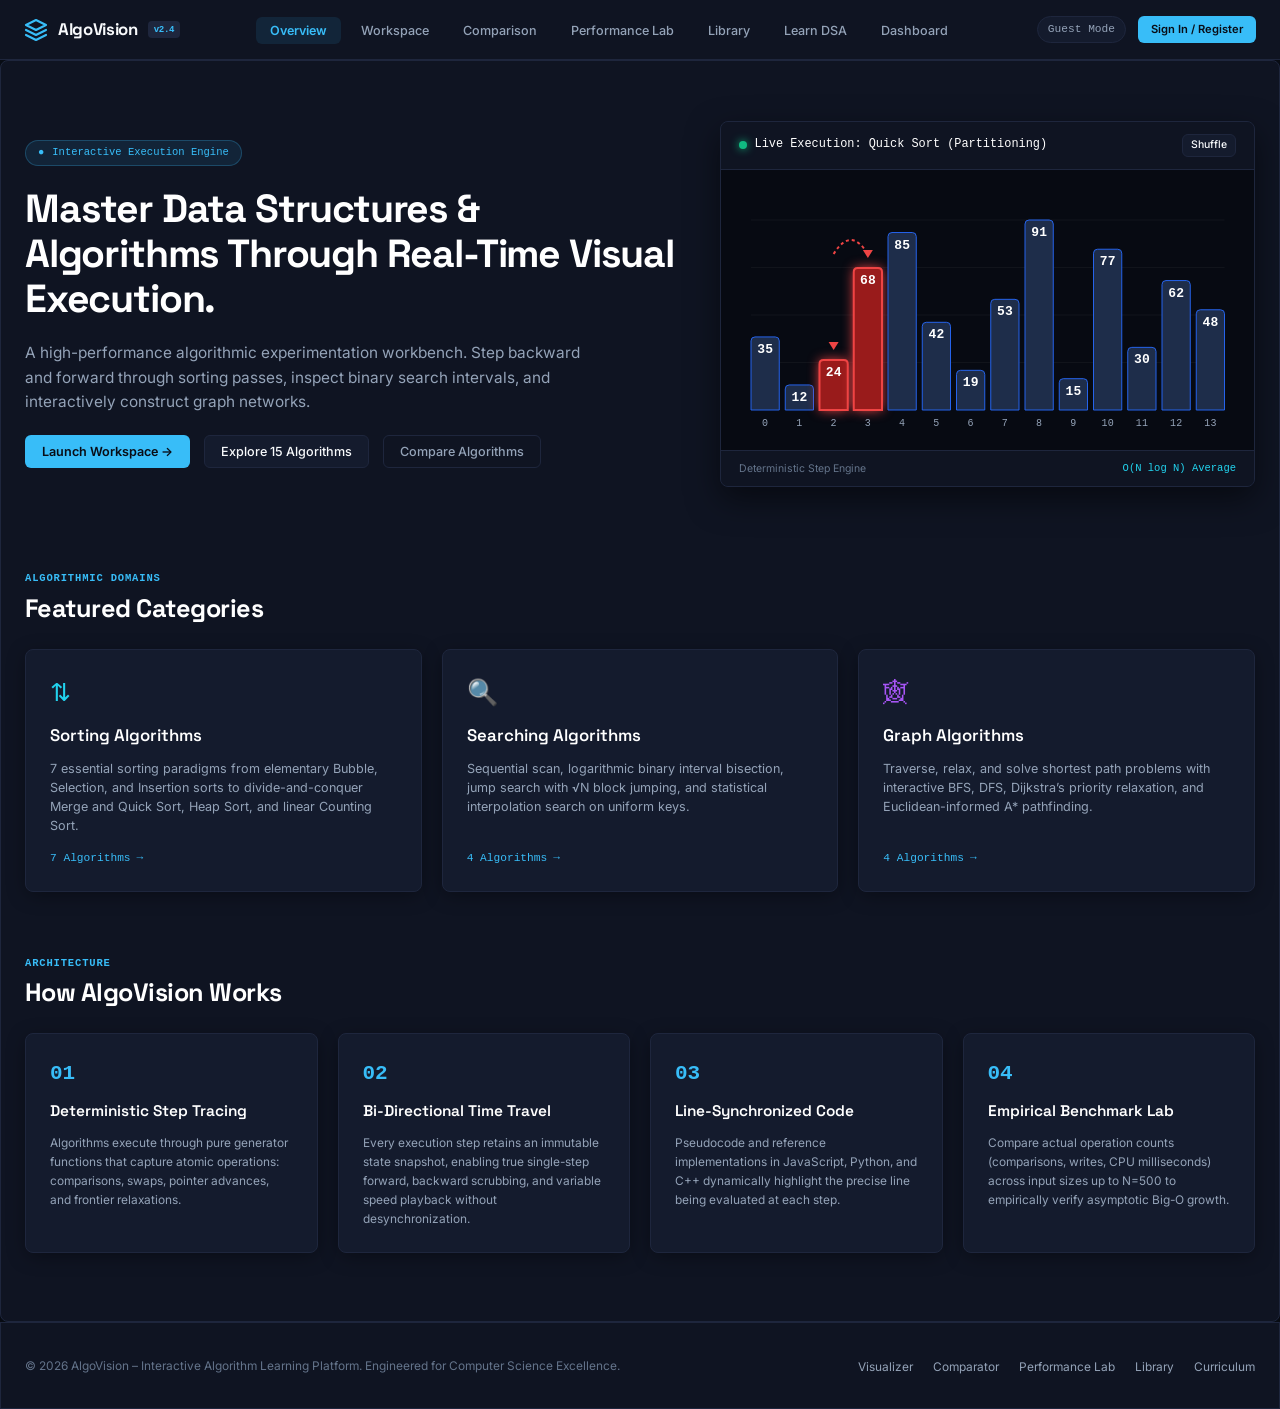
==== commit 36a13de5: "Update index.html with new premium design system" ====
--- a/templates/index.html
+++ b/templates/index.html
@@ -1,14 +1,173 @@
 <!DOCTYPE html>
 <html lang="en">
+
 <head>
     <meta charset="UTF-8">
     <meta name="viewport" content="width=device-width, initial-scale=1.0">
     <title>AlgoVision – Interactive Algorithm Learning & Visualization Platform</title>
-    
-    <!-- Professional Typography -->
+
+    <!-- Professional Typography: Space Grotesk, Inter, & IBM Plex Mono -->
     <link rel="preconnect" href="https://fonts.googleapis.com">
     <link rel="preconnect" href="https://fonts.gstatic.com" crossorigin>
-    <link href="https://fonts.googleapis.com/css2?family=Inter:wght@400;500;600;700;800&family=JetBrains+Mono:wght@400;500;600;700&display=swap" rel="stylesheet">
+    <link
+        href="https://fonts.googleapis.com/css2?family=IBM+Plex+Mono:wght@400;500;600;700&family=Inter:wght@400;500;600;700;800&family=Space+Grotesk:wght@500;600;700&display=swap"
+        rel="stylesheet">
+
+    <!-- Premium Design System Core Stylesheet Injection -->
+    <style>
+        /* ========================================================================== */
+        /* PREMIUM DESIGN SYSTEM VARIABLES & GLOBAL STYLES                             */
+        /* ========================================================================== */
+        :root {
+            /* Color Palette */
+            --bg-primary: #0B0F19;
+            --bg-surface: #151B2B;
+            --bg-elevated: #1E293B;
+
+            --accent-primary: #6366F1;
+            --accent-secondary: #22D3EE;
+
+            --text-primary: #F8FAFC;
+            --text-secondary: #A6B0C3;
+
+            --success: #34D399;
+            --warning: #FBBF24;
+            --error: #F87171;
+
+            /* Typography */
+            --font-heading: 'Space Grotesk', -apple-system, BlinkMacSystemFont, sans-serif;
+            --font-sans: 'Inter', -apple-system, BlinkMacSystemFont, sans-serif;
+            --font-mono: 'IBM Plex Mono', monospace;
+
+            /* Borders & Shadows */
+            --border-subtle: rgba(255, 255, 255, 0.08);
+            --shadow-subtle: 0 4px 20px -2px rgba(0, 0, 0, 0.4);
+        }
+
+        /* Global Reset & Base Typography */
+        body {
+            background-color: var(--bg-primary);
+            color: var(--text-primary);
+            font-family: var(--font-sans);
+            margin: 0;
+            padding: 0;
+            -webkit-font-smoothing: antialiased;
+        }
+
+        h1,
+        h2,
+        h3,
+        h4,
+        h5,
+        h6,
+        .brand-logo span:not(.brand-version) {
+            font-family: var(--font-heading);
+            color: var(--text-primary);
+            font-weight: 700;
+        }
+
+        /* Code, Metrics, and Complexity Readouts */
+        .font-mono,
+        pre,
+        code,
+        .metric-strip-val,
+        .comp-metric-value,
+        .step-counter-pill {
+            font-family: var(--font-mono);
+        }
+
+        /* Primary Cards & Surfaces */
+        .app-view,
+        .workspace-step-banner,
+        .code-viewer-panel,
+        .theory-overview-panel,
+        .compare-chart-card,
+        .dash-section-card,
+        .hero-preview-card,
+        .landing-cat-card,
+        .pipeline-card,
+        .visualizer-stage-card,
+        .compare-verdict-card,
+        .perf-guide-card,
+        .perf-concept-card,
+        .perf-verdict-box,
+        .dash-stat-card,
+        .modal-dialog {
+            background-color: var(--bg-surface);
+            border: 1px solid var(--border-subtle);
+            border-radius: 8px;
+            box-shadow: var(--shadow-subtle);
+        }
+
+        .workspace-user-input-card,
+        .app-footer {
+            background-color: var(--bg-elevated);
+            border: 1px solid var(--border-subtle);
+        }
+
+        /* Elevated Interactive Elements */
+        .btn-primary {
+            background-color: var(--accent-primary);
+            color: var(--text-primary);
+            border: none;
+            border-radius: 6px;
+            font-family: var(--font-sans);
+            font-weight: 600;
+            padding: 8px 16px;
+            transition: background-color 0.2s ease, transform 0.1s ease;
+        }
+
+        .btn-primary:hover {
+            background-color: #4f46e5;
+            /* Slightly deeper indigo */
+        }
+
+        .btn-secondary {
+            background-color: var(--bg-elevated);
+            color: var(--text-primary);
+            border: 1px solid var(--border-subtle);
+        }
+
+        .btn-outline {
+            background-color: transparent;
+            color: var(--text-secondary);
+            border: 1px solid var(--border-subtle);
+        }
+
+        .btn-outline:hover {
+            color: var(--text-primary);
+            border-color: var(--accent-primary);
+        }
+
+        /* Text Utilities */
+        .text-cyan {
+            color: var(--accent-secondary) !important;
+        }
+
+        .text-indigo {
+            color: var(--accent-primary) !important;
+        }
+
+        .text-emerald,
+        .text-success {
+            color: var(--success) !important;
+        }
+
+        .text-amber,
+        .text-warning {
+            color: var(--warning) !important;
+        }
+
+        .text-rose,
+        .text-error {
+            color: var(--error) !important;
+        }
+
+        .text-secondary,
+        .text-muted {
+            color: var(--text-secondary) !important;
+        }
+    </style>
 
     <!-- Stylesheets -->
     <link rel="stylesheet" href="/static/css/main.css">
@@ -19,6 +178,7 @@
     <link rel="stylesheet" href="/static/css/learn.css">
     <link rel="stylesheet" href="/static/css/dashboard.css">
 </head>
+
 <body>
 
     <!-- ================================================================= -->
@@ -27,7 +187,8 @@
     <header class="app-navbar">
         <div class="navbar-inner">
             <a href="#landing" class="brand-logo">
-                <svg class="brand-icon" viewBox="0 0 24 24" fill="none" stroke="currentColor" stroke-width="2.2" stroke-linecap="round" stroke-linejoin="round">
+                <svg class="brand-icon" viewBox="0 0 24 24" fill="none" stroke="currentColor" stroke-width="2.2"
+                    stroke-linecap="round" stroke-linejoin="round">
                     <polygon points="12 2 2 7 12 12 22 7 12 2"></polygon>
                     <polyline points="2 17 12 22 22 17"></polyline>
                     <polyline points="2 12 12 17 22 12"></polyline>
@@ -69,12 +230,14 @@
                         Master Data Structures & Algorithms Through Real-Time Visual Execution.
                     </h1>
                     <p class="hero-desc">
-                        A high-performance algorithmic experimentation workbench. Step backward and forward through sorting passes, inspect binary search intervals, and interactively construct graph networks.
+                        A high-performance algorithmic experimentation workbench. Step backward and forward through
+                        sorting passes, inspect binary search intervals, and interactively construct graph networks.
                     </p>
                     <div class="hero-actions">
                         <button class="btn btn-primary" id="hero-btn-workspace">Launch Workspace →</button>
                         <button class="btn btn-secondary" id="hero-btn-explore">Explore 15 Algorithms</button>
-                        <button class="btn btn-outline" onclick="window.location.hash='#compare'">Compare Algorithms</button>
+                        <button class="btn btn-outline" onclick="window.location.hash='#compare'">Compare
+                            Algorithms</button>
                     </div>
                 </div>
 
@@ -108,7 +271,8 @@
                         <div class="cat-card-icon text-cyan">⇅</div>
                         <h3 class="cat-card-title">Sorting Algorithms</h3>
                         <p class="cat-card-desc">
-                            7 essential sorting paradigms from elementary Bubble, Selection, and Insertion sorts to divide-and-conquer Merge and Quick Sort, Heap Sort, and linear Counting Sort.
+                            7 essential sorting paradigms from elementary Bubble, Selection, and Insertion sorts to
+                            divide-and-conquer Merge and Quick Sort, Heap Sort, and linear Counting Sort.
                         </p>
                         <div class="cat-card-meta">
                             <span>7 Algorithms</span> <span>→</span>
@@ -119,7 +283,8 @@
                         <div class="cat-card-icon text-amber">🔍</div>
                         <h3 class="cat-card-title">Searching Algorithms</h3>
                         <p class="cat-card-desc">
-                            Sequential scan, logarithmic binary interval bisection, jump search with √N block jumping, and statistical interpolation search on uniform keys.
+                            Sequential scan, logarithmic binary interval bisection, jump search with √N block jumping,
+                            and statistical interpolation search on uniform keys.
                         </p>
                         <div class="cat-card-meta">
                             <span>4 Algorithms</span> <span>→</span>
@@ -130,7 +295,8 @@
                         <div class="cat-card-icon text-purple">🕸</div>
                         <h3 class="cat-card-title">Graph Algorithms</h3>
                         <p class="cat-card-desc">
-                            Traverse, relax, and solve shortest path problems with interactive BFS, DFS, Dijkstra’s priority relaxation, and Euclidean-informed A* pathfinding.
+                            Traverse, relax, and solve shortest path problems with interactive BFS, DFS, Dijkstra’s
+                            priority relaxation, and Euclidean-informed A* pathfinding.
                         </p>
                         <div class="cat-card-meta">
                             <span>4 Algorithms</span> <span>→</span>
@@ -151,7 +317,8 @@
                         <span class="pipeline-step-num">01</span>
                         <h4 class="pipeline-title">Deterministic Step Tracing</h4>
                         <p class="pipeline-desc">
-                            Algorithms execute through pure generator functions that capture atomic operations: comparisons, swaps, pointer advances, and frontier relaxations.
+                            Algorithms execute through pure generator functions that capture atomic operations:
+                            comparisons, swaps, pointer advances, and frontier relaxations.
                         </p>
                     </div>
 
@@ -159,7 +326,8 @@
                         <span class="pipeline-step-num">02</span>
                         <h4 class="pipeline-title">Bi-Directional Time Travel</h4>
                         <p class="pipeline-desc">
-                            Every execution step retains an immutable state snapshot, enabling true single-step forward, backward scrubbing, and variable speed playback without desynchronization.
+                            Every execution step retains an immutable state snapshot, enabling true single-step forward,
+                            backward scrubbing, and variable speed playback without desynchronization.
                         </p>
                     </div>
 
@@ -167,7 +335,8 @@
                         <span class="pipeline-step-num">03</span>
                         <h4 class="pipeline-title">Line-Synchronized Code</h4>
                         <p class="pipeline-desc">
-                            Pseudocode and reference implementations in JavaScript, Python, and C++ dynamically highlight the precise line being evaluated at each step.
+                            Pseudocode and reference implementations in JavaScript, Python, and C++ dynamically
+                            highlight the precise line being evaluated at each step.
                         </p>
                     </div>
 
@@ -175,7 +344,8 @@
                         <span class="pipeline-step-num">04</span>
                         <h4 class="pipeline-title">Empirical Benchmark Lab</h4>
                         <p class="pipeline-desc">
-                            Compare actual operation counts (comparisons, writes, CPU milliseconds) across input sizes up to N=500 to empirically verify asymptotic Big-O growth.
+                            Compare actual operation counts (comparisons, writes, CPU milliseconds) across input sizes
+                            up to N=500 to empirically verify asymptotic Big-O growth.
                         </p>
                     </div>
                 </div>
@@ -198,12 +368,14 @@
                         <button class="btn-bookmark" id="workspace-bookmark-btn" title="Bookmark Algorithm">★</button>
                     </div>
                     <p class="workspace-algo-desc" id="workspace-algo-desc">
-                        Divide-and-conquer sorting algorithm that selects a pivot, partitions elements into subarrays, and recursively sorts each partition.
+                        Divide-and-conquer sorting algorithm that selects a pivot, partitions elements into subarrays,
+                        and recursively sorts each partition.
                     </p>
                 </div>
 
                 <div class="workspace-header-actions">
-                    <select class="form-select workspace-algo-select" id="workspace-algo-select" aria-label="Select Algorithm"></select>
+                    <select class="form-select workspace-algo-select" id="workspace-algo-select"
+                        aria-label="Select Algorithm"></select>
                 </div>
             </div>
 
@@ -213,22 +385,26 @@
                     <span class="user-input-label">
                         <span class="text-cyan">⌨ User Input Array:</span>
                         <span class="text-muted" style="font-size: 0.85rem; font-weight: normal; margin-left: 8px;">
-                            Enter your numbers separated by commas or spaces (e.g. <code>42, 17, 89, 5, 63, 28, 71</code>)
+                            Enter your numbers separated by commas or spaces (e.g.
+                            <code>42, 17, 89, 5, 63, 28, 71</code>)
                         </span>
                     </span>
-                    <span class="text-muted" id="user-input-count-badge" style="font-size: 0.8rem; font-family: var(--font-mono);">10 elements</span>
+                    <span class="text-muted" id="user-input-count-badge"
+                        style="font-size: 0.8rem; font-family: var(--font-mono);">10 elements</span>
                 </div>
                 <div class="user-input-controls">
-                    <input type="text" class="form-input font-mono user-input-field" id="workspace-inline-array-input" placeholder="Type custom numbers here: 45, 12, 89, 23, 7, 56, 34">
+                    <input type="text" class="form-input font-mono user-input-field" id="workspace-inline-array-input"
+                        placeholder="Type custom numbers here: 45, 12, 89, 23, 7, 56, 34">
                     <button class="btn btn-primary" id="btn-apply-inline-input">✓ Apply Custom Array</button>
                     <button class="btn btn-secondary btn-sm" id="btn-inline-randomize">↻ Random Array</button>
                     <button class="btn btn-outline btn-sm" id="btn-inline-reversed">Reversed</button>
                     <button class="btn btn-outline btn-sm" id="btn-inline-nearly">Nearly Sorted</button>
-                    
+
                     <!-- Search Target input when in searching mode -->
                     <div class="inline-search-target-box hidden" id="inline-search-target-box">
                         <span style="font-size: 0.85rem; font-weight: 600; color: #ffffff;">Target:</span>
-                        <input type="number" class="form-input font-mono" id="workspace-inline-target-input" value="42" style="width: 75px; padding: 6px 10px;">
+                        <input type="number" class="form-input font-mono" id="workspace-inline-target-input" value="42"
+                            style="width: 75px; padding: 6px 10px;">
                         <button class="btn btn-primary btn-sm" id="btn-inline-search">Find Target</button>
                     </div>
                 </div>
@@ -281,12 +457,18 @@
 
                         <!-- Graph Toolbar if active -->
                         <div class="graph-toolbar hidden" id="controls-graph-group">
-                            <button class="btn btn-secondary btn-sm graph-mode-btn active" data-mode="MOVE">Drag Nodes</button>
-                            <button class="btn btn-secondary btn-sm graph-mode-btn" data-mode="ADD_NODE">+ Add Node</button>
-                            <button class="btn btn-secondary btn-sm graph-mode-btn" data-mode="ADD_EDGE">+ Add Edge</button>
-                            <button class="btn btn-secondary btn-sm graph-mode-btn" data-mode="SET_START">Set Start</button>
-                            <button class="btn btn-secondary btn-sm graph-mode-btn" data-mode="SET_TARGET">Set Goal</button>
-                            <select class="form-select form-select-sm" id="graph-preset-select" style="max-width: 140px;">
+                            <button class="btn btn-secondary btn-sm graph-mode-btn active" data-mode="MOVE">Drag
+                                Nodes</button>
+                            <button class="btn btn-secondary btn-sm graph-mode-btn" data-mode="ADD_NODE">+ Add
+                                Node</button>
+                            <button class="btn btn-secondary btn-sm graph-mode-btn" data-mode="ADD_EDGE">+ Add
+                                Edge</button>
+                            <button class="btn btn-secondary btn-sm graph-mode-btn" data-mode="SET_START">Set
+                                Start</button>
+                            <button class="btn btn-secondary btn-sm graph-mode-btn" data-mode="SET_TARGET">Set
+                                Goal</button>
+                            <select class="form-select form-select-sm" id="graph-preset-select"
+                                style="max-width: 140px;">
                                 <option value="network">Preset: Network</option>
                                 <option value="tree">Preset: Tree</option>
                                 <option value="cycle">Preset: Cycle</option>
@@ -297,7 +479,8 @@
 
                         <div class="scrubber-control-group">
                             <span class="text-muted font-mono" style="font-size: 0.8rem;">Scrub</span>
-                            <input type="range" class="range-scrubber" id="workspace-scrubber" min="0" max="0" value="0">
+                            <input type="range" class="range-scrubber" id="workspace-scrubber" min="0" max="0"
+                                value="0">
                         </div>
                     </div>
 
@@ -306,20 +489,24 @@
                         <div class="tuning-cluster">
                             <div class="tuning-item">
                                 <span class="font-bold text-white">Speed:</span>
-                                <input type="range" class="tuning-slider" id="workspace-speed-slider" min="1" max="100" value="40" style="width: 130px;">
-                                <span class="font-mono text-cyan" id="workspace-speed-label">0.85s / step (Slow & Clear)</span>
+                                <input type="range" class="tuning-slider" id="workspace-speed-slider" min="1" max="100"
+                                    value="40" style="width: 130px;">
+                                <span class="font-mono text-cyan" id="workspace-speed-label">0.85s / step (Slow &
+                                    Clear)</span>
                             </div>
 
                             <div class="tuning-item" id="controls-array-group">
                                 <span>Size:</span>
-                                <input type="range" class="tuning-slider" id="workspace-size-slider" min="5" max="40" value="10" style="width: 80px;">
+                                <input type="range" class="tuning-slider" id="workspace-size-slider" min="5" max="40"
+                                    value="10" style="width: 80px;">
                                 <span class="font-mono text-cyan" id="workspace-size-label">10</span>
                             </div>
                         </div>
 
                         <div class="tuning-cluster">
-                            <button class="btn btn-secondary btn-sm" id="btn-randomize-dataset">↻ Randomize Array</button>
-                            <button class="btn btn-primary btn-sm" id="btn-workspace-open-quiz" style="background: linear-gradient(135deg, #0ea5e9, #8b5cf6); border: none; font-weight: 600;">
+                            <button class="btn btn-secondary btn-sm" id="btn-randomize-dataset">↻ Randomize
+                                Array</button>
+                            <button class="btn btn-primary btn-sm" id="btn-workspace-open-quiz">
                                 🎓 Test Knowledge (10 Questions)
                             </button>
                         </div>
@@ -402,7 +589,8 @@
                 <div>
                     <h2>Multi-Algorithm Comparison Workbench</h2>
                     <p class="text-secondary" style="font-size: 0.9rem; margin-top: 4px;">
-                        Select sorting algorithms to execute side-by-side on an identical input array. Compare actual comparison counts and array writes in real time.
+                        Select sorting algorithms to execute side-by-side on an identical input array. Compare actual
+                        comparison counts and array writes in real time.
                     </p>
                 </div>
 
@@ -419,16 +607,20 @@
                     </div>
 
                     <div class="tuning-cluster">
-                        <button class="btn btn-outline btn-sm" id="btn-compare-preset-reversed">Reverse Array (Worst Case)</button>
-                        <button class="btn btn-outline btn-sm" id="btn-compare-preset-nearly">Nearly Sorted Array</button>
+                        <button class="btn btn-outline btn-sm" id="btn-compare-preset-reversed">Reverse Array (Worst
+                            Case)</button>
+                        <button class="btn btn-outline btn-sm" id="btn-compare-preset-nearly">Nearly Sorted
+                            Array</button>
                         <div class="tuning-item">
                             <span class="font-bold text-white">Speed:</span>
-                            <input type="range" class="tuning-slider" id="compare-speed-slider" min="150" max="1500" value="650" step="50" style="width: 110px;">
+                            <input type="range" class="tuning-slider" id="compare-speed-slider" min="150" max="1500"
+                                value="650" step="50" style="width: 110px;">
                             <span class="font-mono text-cyan" id="compare-speed-label">0.65s (Calibrated)</span>
                         </div>
                         <div class="tuning-item">
                             <span>Size:</span>
-                            <input type="range" class="tuning-slider" id="compare-size-slider" min="10" max="45" value="25">
+                            <input type="range" class="tuning-slider" id="compare-size-slider" min="10" max="45"
+                                value="25">
                             <span class="font-mono text-cyan" id="compare-size-label">25</span>
                         </div>
                     </div>
@@ -447,7 +639,8 @@
             <div class="compare-chart-card">
                 <div>
                     <h3 style="font-size: 1.1rem; color: #ffffff;">Comparative Operations Analysis</h3>
-                    <p class="text-muted" style="font-size: 0.85rem;">Empirical comparison of element comparisons and writes on the identical input sequence.</p>
+                    <p class="text-muted" style="font-size: 0.85rem;">Empirical comparison of element comparisons and
+                        writes on the identical input sequence.</p>
                 </div>
                 <div class="compare-chart-wrapper">
                     <canvas id="compare-summary-chart"></canvas>
@@ -467,27 +660,33 @@
                     <span>💡 What is this Laboratory & Why does it exist?</span>
                 </div>
                 <div class="perf-guide-body">
-                    In textbook theory, algorithms are represented as mathematical formulas like <code>O(N log N)</code> and <code>O(N²)</code>. 
-                    <strong>This lab bridges theory and reality:</strong> it benchmarks actual sorting algorithms on your machine across growing datasets (from <strong>N = 20 up to 400 elements</strong>), counting every single element comparison, memory swap, and microsecond of execution time.
+                    In textbook theory, algorithms are represented as mathematical formulas like <code>O(N log N)</code>
+                    and <code>O(N²)</code>.
+                    <strong>This lab bridges theory and reality:</strong> it benchmarks actual sorting algorithms on
+                    your machine across growing datasets (from <strong>N = 20 up to 400 elements</strong>), counting
+                    every single element comparison, memory swap, and microsecond of execution time.
                 </div>
                 <div class="perf-cards-grid">
                     <div class="perf-concept-card highlight-green">
                         <div class="perf-concept-title">🏆 1. The Scaling Champions</div>
                         <div class="perf-concept-desc">
-                            <strong>Quick Sort & Merge Sort (O(N log N))</strong>: Notice how their lines remain flat and low even at N=400 (~2,500 operations). They effortlessly scale to millions of elements.
+                            <strong>Quick Sort & Merge Sort (O(N log N))</strong>: Notice how their lines remain flat
+                            and low even at N=400 (~2,500 operations). They effortlessly scale to millions of elements.
                         </div>
                     </div>
                     <div class="perf-concept-card highlight-rose">
                         <div class="perf-concept-title">🐢 2. The Quadratic Wall</div>
                         <div class="perf-concept-desc">
-                            <strong>Bubble Sort (O(N²))</strong>: Watch the curve explode upward! At N=400, it requires <strong>over 80,000 operations</strong> (30x more CPU work) to accomplish the exact same task!
+                            <strong>Bubble Sort (O(N²))</strong>: Watch the curve explode upward! At N=400, it requires
+                            <strong>over 80,000 operations</strong> (30x more CPU work) to accomplish the exact same
+                            task!
                         </div>
                     </div>
                     <div class="perf-concept-card highlight-cyan">
                         <div class="perf-concept-title">🔍 3. What the Numbers Mean</div>
                         <div class="perf-concept-desc">
-                            <strong>Comparisons</strong> = checks between two items. 
-                            <strong>Swaps/Writes</strong> = memory modifications. 
+                            <strong>Comparisons</strong> = checks between two items.
+                            <strong>Swaps/Writes</strong> = memory modifications.
                             <strong>Duration</strong> = physical CPU time in milliseconds.
                         </div>
                     </div>
@@ -519,18 +718,26 @@
 
                     <div class="tuning-cluster" style="align-items: center;">
                         <span class="text-white font-bold" style="font-size: 0.8rem;">Quick Presets:</span>
-                        <button class="btn btn-outline btn-sm" id="btn-perf-preset-fast-vs-slow">🚀 Fast vs 🐢 Slow (Quick vs Bubble)</button>
-                        <button class="btn btn-outline btn-sm" id="btn-perf-preset-nearly-sorted">✨ The Nearly-Sorted Surprise</button>
-                        <button class="btn btn-secondary btn-sm" id="btn-perf-preset-all">📊 Benchmark All 5 Algorithms</button>
+                        <button class="btn btn-outline btn-sm" id="btn-perf-preset-fast-vs-slow">🚀 Fast vs 🐢 Slow
+                            (Quick vs Bubble)</button>
+                        <button class="btn btn-outline btn-sm" id="btn-perf-preset-nearly-sorted">✨ The Nearly-Sorted
+                            Surprise</button>
+                        <button class="btn btn-secondary btn-sm" id="btn-perf-preset-all">📊 Benchmark All 5
+                            Algorithms</button>
                     </div>
 
                     <div class="tuning-cluster">
                         <span class="text-muted" style="font-size: 0.8rem;">Algorithms to Test:</span>
-                        <label class="compare-select-chip active"><input type="checkbox" class="perf-algo-checkbox" value="bubble-sort" checked> Bubble</label>
-                        <label class="compare-select-chip active"><input type="checkbox" class="perf-algo-checkbox" value="insertion-sort" checked> Insertion</label>
-                        <label class="compare-select-chip active"><input type="checkbox" class="perf-algo-checkbox" value="merge-sort" checked> Merge</label>
-                        <label class="compare-select-chip active"><input type="checkbox" class="perf-algo-checkbox" value="quick-sort" checked> Quick</label>
-                        <label class="compare-select-chip active"><input type="checkbox" class="perf-algo-checkbox" value="heap-sort" checked> Heap</label>
+                        <label class="compare-select-chip active"><input type="checkbox" class="perf-algo-checkbox"
+                                value="bubble-sort" checked> Bubble</label>
+                        <label class="compare-select-chip active"><input type="checkbox" class="perf-algo-checkbox"
+                                value="insertion-sort" checked> Insertion</label>
+                        <label class="compare-select-chip active"><input type="checkbox" class="perf-algo-checkbox"
+                                value="merge-sort" checked> Merge</label>
+                        <label class="compare-select-chip active"><input type="checkbox" class="perf-algo-checkbox"
+                                value="quick-sort" checked> Quick</label>
+                        <label class="compare-select-chip active"><input type="checkbox" class="perf-algo-checkbox"
+                                value="heap-sort" checked> Heap</label>
                     </div>
                 </div>
             </div>
@@ -588,14 +795,16 @@
                 <div>
                     <h2>Algorithm Library</h2>
                     <p class="text-secondary" style="font-size: 0.9rem; margin-top: 4px;">
-                        Explore our comprehensive catalog of 15 verified sorting, searching, and graph traversal algorithms.
+                        Explore our comprehensive catalog of 15 verified sorting, searching, and graph traversal
+                        algorithms.
                     </p>
                 </div>
 
                 <div class="library-filters-row">
                     <div class="library-search-box">
                         <span class="library-search-icon">🔍</span>
-                        <input type="text" class="form-input library-search-input" id="library-search-input" placeholder="Search algorithms by name or description...">
+                        <input type="text" class="form-input library-search-input" id="library-search-input"
+                            placeholder="Search algorithms by name or description...">
                     </div>
 
                     <div class="library-cat-pills">
@@ -613,7 +822,8 @@
                             <option value="hard">Hard</option>
                         </select>
 
-                        <label style="display: flex; align-items: center; gap: 6px; font-size: 0.85rem; color: var(--text-secondary); cursor: pointer;">
+                        <label
+                            style="display: flex; align-items: center; gap: 6px; font-size: 0.85rem; color: var(--text-secondary); cursor: pointer;">
                             <input type="checkbox" id="library-bookmarked-toggle">
                             <span>★ Bookmarked Only</span>
                         </label>
@@ -655,12 +865,14 @@
                 <div class="learn-chapter active" id="chapter-big-o">
                     <h2 class="chapter-title">Asymptotic Analysis & Big-O Notation</h2>
                     <p class="chapter-lead">
-                        In computer science, algorithm efficiency is evaluated asymptotically to describe how resource requirements (CPU cycles and memory) scale as the input size $N$ approaches infinity.
+                        In computer science, algorithm efficiency is evaluated asymptotically to describe how resource
+                        requirements (CPU cycles and memory) scale as the input size $N$ approaches infinity.
                     </p>
 
                     <div class="theory-card-box">
                         <h4>Asymptotic Growth Comparison</h4>
-                        <p>Observe how quadratic $O(N^2)$ curves diverge rapidly from linearithmic $O(N \log N)$ and linear $O(N)$ as input increases:</p>
+                        <p>Observe how quadratic $O(N^2)$ curves diverge rapidly from linearithmic $O(N \log N)$ and
+                            linear $O(N)$ as input increases:</p>
                         <div class="chart-box-wrap">
                             <canvas id="big-o-growth-canvas"></canvas>
                         </div>
@@ -669,9 +881,12 @@
                     <div class="theory-card-box">
                         <h4>The Three Asymptotic Notations</h4>
                         <ul>
-                            <li><strong>Big-O ($O$):</strong> Strict upper bound. Guarantees the algorithm will run no slower than this function in the worst case.</li>
-                            <li><strong>Big-Omega ($\Omega$):</strong> Strict lower bound. Proves the minimum resources theoretically required by any algorithm solving this problem.</li>
-                            <li><strong>Big-Theta ($\Theta$):</strong> Tight bound. Exists when an algorithm's upper and lower bounds asymptotically coincide.</li>
+                            <li><strong>Big-O ($O$):</strong> Strict upper bound. Guarantees the algorithm will run no
+                                slower than this function in the worst case.</li>
+                            <li><strong>Big-Omega ($\Omega$):</strong> Strict lower bound. Proves the minimum resources
+                                theoretically required by any algorithm solving this problem.</li>
+                            <li><strong>Big-Theta ($\Theta$):</strong> Tight bound. Exists when an algorithm's upper and
+                                lower bounds asymptotically coincide.</li>
                         </ul>
                     </div>
 
@@ -686,22 +901,27 @@
                 <div class="learn-chapter" id="chapter-sorting">
                     <h2 class="chapter-title">Sorting Paradigms & Lower Bounds</h2>
                     <p class="chapter-lead">
-                        Sorting is the foundational algorithmic problem of rearranging an arbitrary collection into a strictly monotonic order.
+                        Sorting is the foundational algorithmic problem of rearranging an arbitrary collection into a
+                        strictly monotonic order.
                     </p>
 
                     <div class="theory-card-box">
                         <h4>Comparison vs Non-Comparison Sorts</h4>
                         <p>
-                            Any comparison-based algorithm (Bubble, Quick, Merge, Heap) is bounded by the mathematical lower bound $\Omega(N \log N)$. 
-                            Non-comparison sorts such as <strong>Counting Sort</strong> break this barrier by utilizing direct memory indexing, running in linear time $O(N + K)$ when the key range $K$ is bounded.
+                            Any comparison-based algorithm (Bubble, Quick, Merge, Heap) is bounded by the mathematical
+                            lower bound $\Omega(N \log N)$.
+                            Non-comparison sorts such as <strong>Counting Sort</strong> break this barrier by utilizing
+                            direct memory indexing, running in linear time $O(N + K)$ when the key range $K$ is bounded.
                         </p>
                     </div>
 
                     <div class="theory-card-box">
                         <h4>Algorithm Stability & Memory Hierarchy</h4>
                         <p>
-                            A sort is <strong>stable</strong> if duplicate elements preserve their relative order from the input. 
-                            Furthermore, modern CPU hardware performance heavily favors contiguous linear array access (Quick Sort) over cache-evicting binary tree jumps (Heap Sort).
+                            A sort is <strong>stable</strong> if duplicate elements preserve their relative order from
+                            the input.
+                            Furthermore, modern CPU hardware performance heavily favors contiguous linear array access
+                            (Quick Sort) over cache-evicting binary tree jumps (Heap Sort).
                         </p>
                     </div>
 
@@ -715,16 +935,21 @@
                 <div class="learn-chapter" id="chapter-searching">
                     <h2 class="chapter-title">Searching: Sequential vs Interval vs Heuristic</h2>
                     <p class="chapter-lead">
-                        Locating a target value within a collection depends critically on whether the data is unordered, ordered, or uniformly distributed.
+                        Locating a target value within a collection depends critically on whether the data is unordered,
+                        ordered, or uniformly distributed.
                     </p>
 
                     <div class="theory-card-box">
                         <h4>Comparing Search Strategies</h4>
                         <ul>
-                            <li><strong>Linear Search:</strong> $O(N)$ worst-case. Required whenever data is unsorted.</li>
-                            <li><strong>Binary Search:</strong> $O(\log N)$. Repeatedly bisects a sorted array. 32 comparisons can search 4 billion elements.</li>
-                            <li><strong>Jump Search:</strong> $O(\sqrt{N})$. Balances block jumps with linear scan. Superior when jumping backward is costly.</li>
-                            <li><strong>Interpolation Search:</strong> $O(\log \log N)$ average on uniformly distributed numbers by calculating probe slope.</li>
+                            <li><strong>Linear Search:</strong> $O(N)$ worst-case. Required whenever data is unsorted.
+                            </li>
+                            <li><strong>Binary Search:</strong> $O(\log N)$. Repeatedly bisects a sorted array. 32
+                                comparisons can search 4 billion elements.</li>
+                            <li><strong>Jump Search:</strong> $O(\sqrt{N})$. Balances block jumps with linear scan.
+                                Superior when jumping backward is costly.</li>
+                            <li><strong>Interpolation Search:</strong> $O(\log \log N)$ average on uniformly distributed
+                                numbers by calculating probe slope.</li>
                         </ul>
                     </div>
 
@@ -738,16 +963,21 @@
                 <div class="learn-chapter" id="chapter-graphs">
                     <h2 class="chapter-title">Graph Traversals & Shortest Paths</h2>
                     <p class="chapter-lead">
-                        Graphs $G = (V, E)$ represent discrete relationships between entities. Traversing and discovering optimal routes are core engineering problems.
+                        Graphs $G = (V, E)$ represent discrete relationships between entities. Traversing and
+                        discovering optimal routes are core engineering problems.
                     </p>
 
                     <div class="theory-card-box">
                         <h4>Traversals & Optimal Routing</h4>
                         <ul>
-                            <li><strong>BFS (Breadth-First Search):</strong> Level-order exploration using a FIFO queue. Guarantees shortest path on unweighted graphs.</li>
-                            <li><strong>DFS (Depth-First Search):</strong> Deep recursive exploration with backtracking. Used for cycle detection and topological sorting.</li>
-                            <li><strong>Dijkstra’s Algorithm:</strong> Greedy shortest path using a min-priority queue to iteratively relax edge distances on non-negative weighted graphs.</li>
-                            <li><strong>A* Search:</strong> Optimizes Dijkstra by incorporating an admissible heuristic $f(n) = g(n) + h(n)$ to direct exploration towards the target.</li>
+                            <li><strong>BFS (Breadth-First Search):</strong> Level-order exploration using a FIFO queue.
+                                Guarantees shortest path on unweighted graphs.</li>
+                            <li><strong>DFS (Depth-First Search):</strong> Deep recursive exploration with backtracking.
+                                Used for cycle detection and topological sorting.</li>
+                            <li><strong>Dijkstra’s Algorithm:</strong> Greedy shortest path using a min-priority queue
+                                to iteratively relax edge distances on non-negative weighted graphs.</li>
+                            <li><strong>A* Search:</strong> Optimizes Dijkstra by incorporating an admissible heuristic
+                                $f(n) = g(n) + h(n)$ to direct exploration towards the target.</li>
                         </ul>
                     </div>
 
@@ -862,10 +1092,12 @@
                 <p class="text-secondary" style="font-size: 0.85rem; margin-bottom: 12px;">
                     Enter integers separated by commas or spaces (e.g. <code>42, 18, 9, 65, 33, 7, 50</code>).
                 </p>
-                <textarea class="form-textarea" id="custom-input-array" rows="4" style="width: 100%; font-family: var(--font-mono);"></textarea>
+                <textarea class="form-textarea" id="custom-input-array" rows="4"
+                    style="width: 100%; font-family: var(--font-mono);"></textarea>
             </div>
             <div class="modal-footer">
-                <button class="btn btn-secondary" onclick="document.getElementById('modal-custom-input').classList.add('hidden')">Cancel</button>
+                <button class="btn btn-secondary"
+                    onclick="document.getElementById('modal-custom-input').classList.add('hidden')">Cancel</button>
                 <button class="btn btn-primary" id="btn-apply-custom-input">Apply Dataset</button>
             </div>
         </div>
@@ -885,24 +1117,31 @@
                     <div id="auth-error-msg" class="quiz-feedback-box feedback-wrong hidden"></div>
 
                     <div>
-                        <label style="display: block; font-size: 0.8rem; color: var(--text-muted); margin-bottom: 4px;">Username or Email</label>
+                        <label
+                            style="display: block; font-size: 0.8rem; color: var(--text-muted); margin-bottom: 4px;">Username
+                            or Email</label>
                         <input type="text" class="form-input" id="auth-username-input" style="width: 100%;" required>
                     </div>
 
                     <div id="auth-email-group" class="hidden">
-                        <label style="display: block; font-size: 0.8rem; color: var(--text-muted); margin-bottom: 4px;">Email Address</label>
+                        <label
+                            style="display: block; font-size: 0.8rem; color: var(--text-muted); margin-bottom: 4px;">Email
+                            Address</label>
                         <input type="email" class="form-input" id="auth-email-input" style="width: 100%;">
                     </div>
 
                     <div>
-                        <label style="display: block; font-size: 0.8rem; color: var(--text-muted); margin-bottom: 4px;">Password</label>
-                        <input type="password" class="form-input" id="auth-password-input" style="width: 100%;" required>
+                        <label
+                            style="display: block; font-size: 0.8rem; color: var(--text-muted); margin-bottom: 4px;">Password</label>
+                        <input type="password" class="form-input" id="auth-password-input" style="width: 100%;"
+                            required>
                     </div>
 
                     <p id="auth-toggle-prompt" style="font-size: 0.85rem; color: var(--text-secondary);"></p>
                 </div>
                 <div class="modal-footer">
-                    <button type="button" class="btn btn-secondary" onclick="document.getElementById('modal-auth').classList.add('hidden')">Cancel</button>
+                    <button type="button" class="btn btn-secondary"
+                        onclick="document.getElementById('modal-auth').classList.add('hidden')">Cancel</button>
                     <button type="submit" class="btn btn-primary" id="auth-submit-btn">Sign In</button>
                 </div>
             </form>
@@ -928,8 +1167,10 @@
                     <div class="quiz-progress-fill" id="quiz-progress-bar" style="width: 10%;"></div>
                 </div>
                 <div class="quiz-progress-labels">
-                    <span id="quiz-question-number-pill" class="text-cyan font-mono" style="font-weight: 600;">Question 1 of 10</span>
-                    <span id="quiz-current-score-pill" class="font-mono text-emerald" style="font-weight: 600;">Score: 0 / 10</span>
+                    <span id="quiz-question-number-pill" class="text-cyan font-mono" style="font-weight: 600;">Question
+                        1 of 10</span>
+                    <span id="quiz-current-score-pill" class="font-mono text-emerald" style="font-weight: 600;">Score: 0
+                        / 10</span>
                 </div>
             </div>
 
@@ -954,7 +1195,8 @@
                     <div class="summary-badge" id="quiz-summary-badge">🏆</div>
                     <h3 id="quiz-summary-title">Concept Mastery Completed!</h3>
                     <div class="summary-score-large" id="quiz-summary-score">8 / 10</div>
-                    <p class="summary-desc" id="quiz-summary-desc">Great job! You have a strong grasp of how this algorithm operates under the hood.</p>
+                    <p class="summary-desc" id="quiz-summary-desc">Great job! You have a strong grasp of how this
+                        algorithm operates under the hood.</p>
                 </div>
             </div>
 
@@ -991,4 +1233,5 @@
     <!-- Master Application Bundle -->
     <script type="module" src="/static/js/app.js"></script>
 </body>
-</html>
+
+</html>
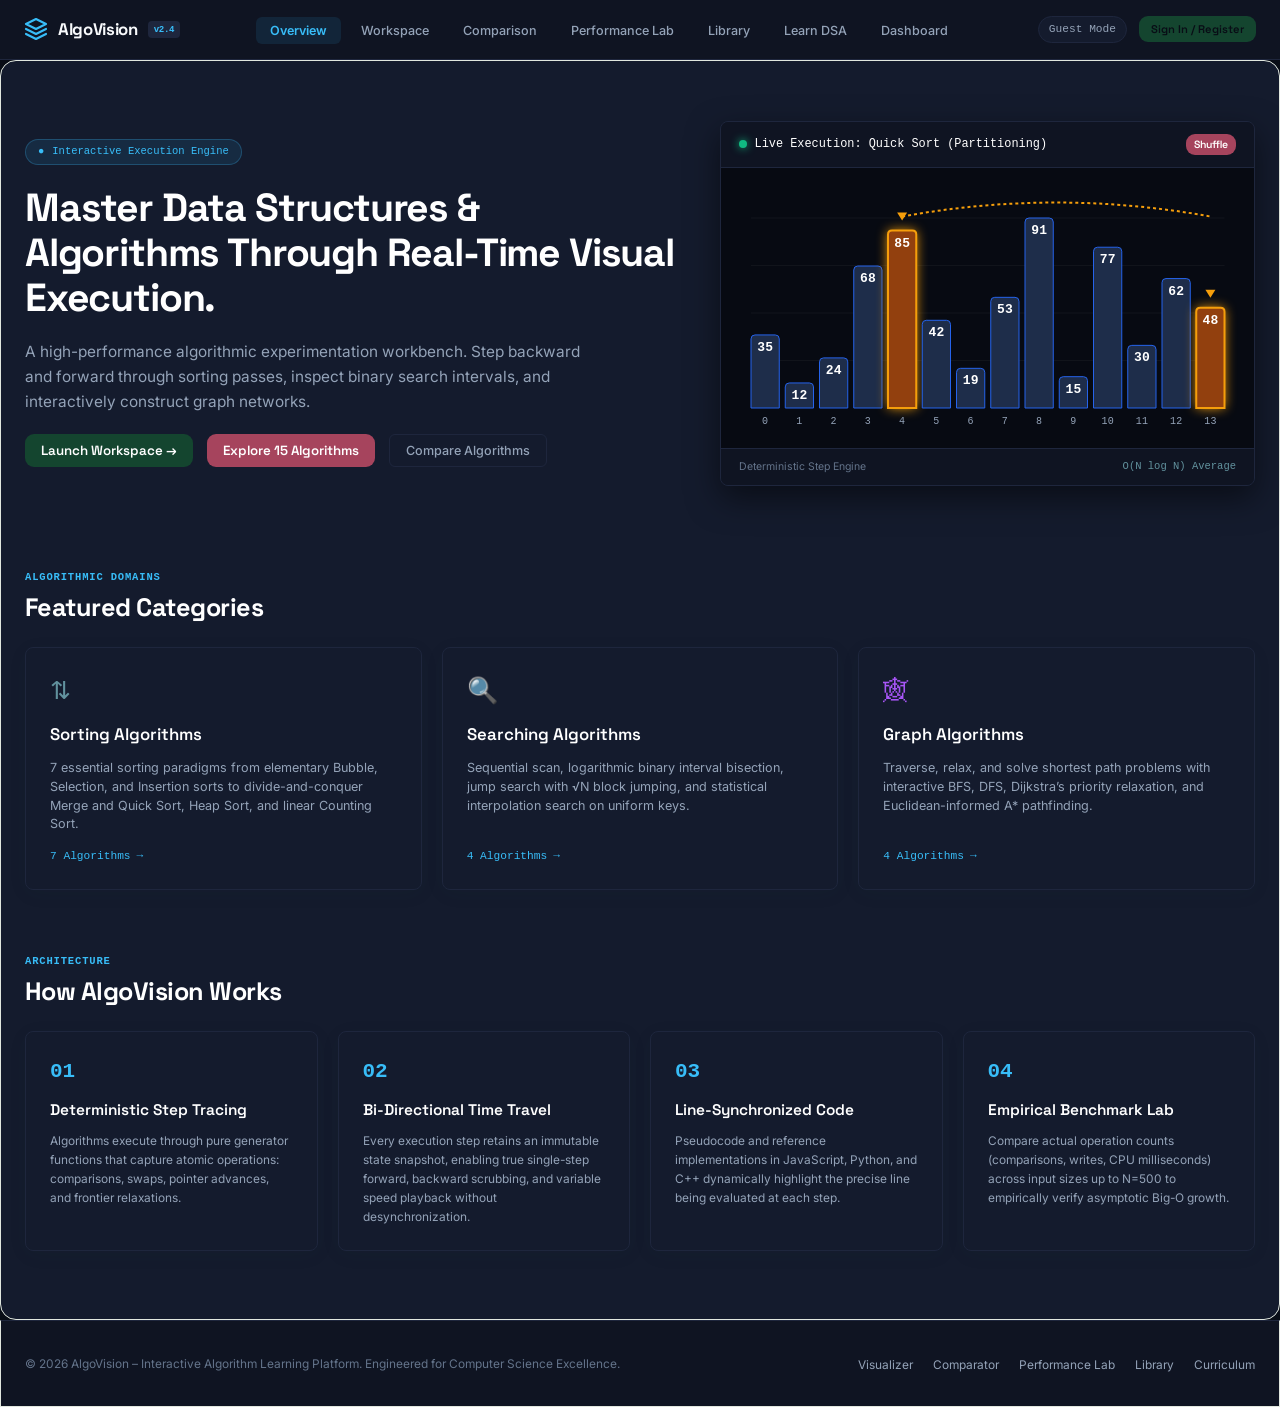
==== commit a7fd1650: "Update index.html with latest UI changes" ====
--- a/templates/index.html
+++ b/templates/index.html
@@ -10,45 +10,57 @@
     <link rel="preconnect" href="https://fonts.googleapis.com">
     <link rel="preconnect" href="https://fonts.gstatic.com" crossorigin>
     <link
-        href="https://fonts.googleapis.com/css2?family=IBM+Plex+Mono:wght@400;500;600;700&family=Inter:wght@400;500;600;700;800&family=Space+Grotesk:wght@500;600;700&display=swap"
+        href="https://fonts.googleapis.com/css2?family=IBM+Plex+Mono:wght@400;500;600;700&family=Inter:wght@400;500;600;700;800&family=Space+Grotesk:wght@400;500;600;700&display=swap"
         rel="stylesheet">
 
-    <!-- Premium Design System Core Stylesheet Injection -->
+    <!-- Updated Design System Core Stylesheet Injection -->
     <style>
-        /* ========================================================================== */
-        /* PREMIUM DESIGN SYSTEM VARIABLES & GLOBAL STYLES                             */
-        /* ========================================================================== */
         :root {
-            /* Color Palette */
-            --bg-primary: #0B0F19;
-            --bg-surface: #151B2B;
-            --bg-elevated: #1E293B;
-
-            --accent-primary: #6366F1;
-            --accent-secondary: #22D3EE;
-
-            --text-primary: #F8FAFC;
-            --text-secondary: #A6B0C3;
-
-            --success: #34D399;
-            --warning: #FBBF24;
-            --error: #F87171;
+            /* Backgrounds */
+            --bg-main: #F7F6F0;
+            --bg-card: #FFFFFF;
+            --bg-primary: #F7F6F0;
+            --bg-surface: #FFFFFF;
+            --bg-elevated: #E1E7DF;
+
+            /* Brand colours */
+            --primary: #14452F;
+            --secondary: #A6445D;
+            --accent-blue: #62929E;
+            --accent-olive: #808000;
+            --accent-sage: #82997C;
+            --accent-sand: #C3A082;
+
+            --accent-primary: #14452F;
+            --accent-secondary: #62929E;
+
+            /* Text */
+            --text-primary: #183B2B;
+            --text-secondary: #52645B;
+
+            /* Borders */
+            --border: #E1E7DF;
+            --border-subtle: #E1E7DF;
 
             /* Typography */
-            --font-heading: 'Space Grotesk', -apple-system, BlinkMacSystemFont, sans-serif;
-            --font-sans: 'Inter', -apple-system, BlinkMacSystemFont, sans-serif;
+            --font-main: 'Space Grotesk', sans-serif;
+            --font-heading: 'Space Grotesk', sans-serif;
+            --font-sans: 'Space Grotesk', sans-serif;
             --font-mono: 'IBM Plex Mono', monospace;
 
-            /* Borders & Shadows */
-            --border-subtle: rgba(255, 255, 255, 0.08);
-            --shadow-subtle: 0 4px 20px -2px rgba(0, 0, 0, 0.4);
-        }
-
-        /* Global Reset & Base Typography */
+            /* Shadows */
+            --shadow-subtle: 0 4px 20px -2px rgba(20, 69, 47, 0.08);
+
+            /* Status feedback colors mapped to new palette */
+            --success: #14452F;
+            --warning: #C3A082;
+            --error: #A6445D;
+        }
+
         body {
-            background-color: var(--bg-primary);
+            font-family: var(--font-main);
+            background: var(--bg-main);
             color: var(--text-primary);
-            font-family: var(--font-sans);
             margin: 0;
             padding: 0;
             -webkit-font-smoothing: antialiased;
@@ -66,7 +78,6 @@
             font-weight: 700;
         }
 
-        /* Code, Metrics, and Complexity Readouts */
         .font-mono,
         pre,
         code,
@@ -76,91 +87,129 @@
             font-family: var(--font-mono);
         }
 
-        /* Primary Cards & Surfaces */
+        .card {
+            background: var(--bg-card);
+            border: 1px solid var(--border);
+            border-radius: 16px;
+        }
+
+        .primary-button {
+            background: var(--primary);
+            color: #FFFFFF;
+            border: none;
+            border-radius: 9px;
+            padding: 8px 16px;
+            font-family: var(--font-main);
+            font-weight: 600;
+            cursor: pointer;
+            transition: opacity 0.2s ease;
+        }
+
+        .primary-button:hover {
+            opacity: 0.9;
+        }
+
+        .secondary-button {
+            background: var(--secondary);
+            color: #FFFFFF;
+            border: none;
+            border-radius: 9px;
+            padding: 8px 16px;
+            font-family: var(--font-main);
+            font-weight: 600;
+            cursor: pointer;
+            transition: opacity 0.2s ease;
+        }
+
+        .secondary-button:hover {
+            opacity: 0.9;
+        }
+
+        /* Surface overrides for layout components */
+        .app-navbar {
+            background-color: var(--bg-card);
+            border-bottom: 1px solid var(--border);
+        }
+
         .app-view,
+        .hero-preview-card,
+        .landing-cat-card,
+        .pipeline-card,
+        .visualizer-stage-card,
         .workspace-step-banner,
         .code-viewer-panel,
         .theory-overview-panel,
         .compare-chart-card,
-        .dash-section-card,
-        .hero-preview-card,
-        .landing-cat-card,
-        .pipeline-card,
-        .visualizer-stage-card,
         .compare-verdict-card,
         .perf-guide-card,
         .perf-concept-card,
         .perf-verdict-box,
+        .dash-section-card,
         .dash-stat-card,
         .modal-dialog {
-            background-color: var(--bg-surface);
-            border: 1px solid var(--border-subtle);
-            border-radius: 8px;
+            background-color: var(--bg-card);
+            border: 1px solid var(--border);
+            border-radius: 16px;
             box-shadow: var(--shadow-subtle);
         }
 
         .workspace-user-input-card,
         .app-footer {
-            background-color: var(--bg-elevated);
-            border: 1px solid var(--border-subtle);
-        }
-
-        /* Elevated Interactive Elements */
+            background-color: #FFFFFF;
+            border: 1px solid var(--border);
+        }
+
         .btn-primary {
-            background-color: var(--accent-primary);
-            color: var(--text-primary);
+            background: var(--primary) !important;
+            color: #FFFFFF;
             border: none;
-            border-radius: 6px;
-            font-family: var(--font-sans);
+            border-radius: 9px;
+            font-family: var(--font-main);
             font-weight: 600;
             padding: 8px 16px;
-            transition: background-color 0.2s ease, transform 0.1s ease;
-        }
-
-        .btn-primary:hover {
-            background-color: #4f46e5;
-            /* Slightly deeper indigo */
         }
 
         .btn-secondary {
-            background-color: var(--bg-elevated);
+            background: var(--bg-elevated);
             color: var(--text-primary);
-            border: 1px solid var(--border-subtle);
+            border: 1px solid var(--border);
+            border-radius: 9px;
         }
 
         .btn-outline {
             background-color: transparent;
             color: var(--text-secondary);
-            border: 1px solid var(--border-subtle);
+            border: 1px solid var(--border);
+            border-radius: 9px;
         }
 
         .btn-outline:hover {
-            color: var(--text-primary);
-            border-color: var(--accent-primary);
-        }
-
-        /* Text Utilities */
+            color: var(--primary);
+            border-color: var(--primary);
+        }
+
+        /* Text utilities */
         .text-cyan {
-            color: var(--accent-secondary) !important;
+            color: var(--accent-blue) !important;
         }
 
         .text-indigo {
-            color: var(--accent-primary) !important;
+            color: var(--primary) !important;
         }
 
         .text-emerald,
         .text-success {
-            color: var(--success) !important;
+            color: var(--primary) !important;
         }
 
         .text-amber,
         .text-warning {
-            color: var(--warning) !important;
+            color: var(--accent-sand) !important;
         }
 
         .text-rose,
         .text-error {
-            color: var(--error) !important;
+            color: var(--secondary) !important;
         }
 
         .text-secondary,
@@ -209,7 +258,7 @@
 
             <div class="nav-actions">
                 <span class="nav-user-label" id="nav-user-label">Guest Mode</span>
-                <button class="btn btn-primary btn-sm" id="nav-auth-btn">Sign In / Register</button>
+                <button class="primary-button btn-sm" id="nav-auth-btn">Sign In / Register</button>
                 <button class="mobile-menu-btn" id="mobile-menu-btn" aria-label="Toggle Navigation">☰</button>
             </div>
         </div>
@@ -234,20 +283,20 @@
                         sorting passes, inspect binary search intervals, and interactively construct graph networks.
                     </p>
                     <div class="hero-actions">
-                        <button class="btn btn-primary" id="hero-btn-workspace">Launch Workspace →</button>
-                        <button class="btn btn-secondary" id="hero-btn-explore">Explore 15 Algorithms</button>
+                        <button class="primary-button" id="hero-btn-workspace">Launch Workspace →</button>
+                        <button class="secondary-button" id="hero-btn-explore">Explore 15 Algorithms</button>
                         <button class="btn btn-outline" onclick="window.location.hash='#compare'">Compare
                             Algorithms</button>
                     </div>
                 </div>
 
-                <div class="hero-preview-card">
+                <div class="hero-preview-card card">
                     <div class="hero-preview-header">
                         <span class="hero-preview-title">
                             <span class="hero-preview-pulse"></span>
                             Live Execution: Quick Sort (Partitioning)
                         </span>
-                        <button class="btn btn-secondary btn-xs" id="hero-preview-shuffle">Shuffle</button>
+                        <button class="secondary-button btn-xs" id="hero-preview-shuffle">Shuffle</button>
                     </div>
                     <div class="hero-canvas-wrap">
                         <canvas id="hero-preview-canvas"></canvas>
@@ -267,7 +316,7 @@
                 </div>
 
                 <div class="landing-cat-grid">
-                    <div class="landing-cat-card" data-cat="sorting">
+                    <div class="landing-cat-card card" data-cat="sorting">
                         <div class="cat-card-icon text-cyan">⇅</div>
                         <h3 class="cat-card-title">Sorting Algorithms</h3>
                         <p class="cat-card-desc">
@@ -279,7 +328,7 @@
                         </div>
                     </div>
 
-                    <div class="landing-cat-card" data-cat="searching">
+                    <div class="landing-cat-card card" data-cat="searching">
                         <div class="cat-card-icon text-amber">🔍</div>
                         <h3 class="cat-card-title">Searching Algorithms</h3>
                         <p class="cat-card-desc">
@@ -291,7 +340,7 @@
                         </div>
                     </div>
 
-                    <div class="landing-cat-card" data-cat="graph">
+                    <div class="landing-cat-card card" data-cat="graph">
                         <div class="cat-card-icon text-purple">🕸</div>
                         <h3 class="cat-card-title">Graph Algorithms</h3>
                         <p class="cat-card-desc">
@@ -313,7 +362,7 @@
                 </div>
 
                 <div class="pipeline-grid">
-                    <div class="pipeline-card">
+                    <div class="pipeline-card card">
                         <span class="pipeline-step-num">01</span>
                         <h4 class="pipeline-title">Deterministic Step Tracing</h4>
                         <p class="pipeline-desc">
@@ -322,7 +371,7 @@
                         </p>
                     </div>
 
-                    <div class="pipeline-card">
+                    <div class="pipeline-card card">
                         <span class="pipeline-step-num">02</span>
                         <h4 class="pipeline-title">Bi-Directional Time Travel</h4>
                         <p class="pipeline-desc">
@@ -331,7 +380,7 @@
                         </p>
                     </div>
 
-                    <div class="pipeline-card">
+                    <div class="pipeline-card card">
                         <span class="pipeline-step-num">03</span>
                         <h4 class="pipeline-title">Line-Synchronized Code</h4>
                         <p class="pipeline-desc">
@@ -340,7 +389,7 @@
                         </p>
                     </div>
 
-                    <div class="pipeline-card">
+                    <div class="pipeline-card card">
                         <span class="pipeline-step-num">04</span>
                         <h4 class="pipeline-title">Empirical Benchmark Lab</h4>
                         <p class="pipeline-desc">
@@ -380,7 +429,7 @@
             </div>
 
             <!-- Prominent Custom User Input Bar -->
-            <div class="workspace-user-input-card" id="workspace-user-input-section">
+            <div class="workspace-user-input-card card" id="workspace-user-input-section">
                 <div class="user-input-header">
                     <span class="user-input-label">
                         <span class="text-cyan">⌨ User Input Array:</span>
@@ -395,23 +444,23 @@
                 <div class="user-input-controls">
                     <input type="text" class="form-input font-mono user-input-field" id="workspace-inline-array-input"
                         placeholder="Type custom numbers here: 45, 12, 89, 23, 7, 56, 34">
-                    <button class="btn btn-primary" id="btn-apply-inline-input">✓ Apply Custom Array</button>
-                    <button class="btn btn-secondary btn-sm" id="btn-inline-randomize">↻ Random Array</button>
+                    <button class="primary-button" id="btn-apply-inline-input">✓ Apply Custom Array</button>
+                    <button class="secondary-button btn-sm" id="btn-inline-randomize">↻ Random Array</button>
                     <button class="btn btn-outline btn-sm" id="btn-inline-reversed">Reversed</button>
                     <button class="btn btn-outline btn-sm" id="btn-inline-nearly">Nearly Sorted</button>
 
                     <!-- Search Target input when in searching mode -->
                     <div class="inline-search-target-box hidden" id="inline-search-target-box">
-                        <span style="font-size: 0.85rem; font-weight: 600; color: #ffffff;">Target:</span>
+                        <span style="font-size: 0.85rem; font-weight: 600; color: #183B2B;">Target:</span>
                         <input type="number" class="form-input font-mono" id="workspace-inline-target-input" value="42"
                             style="width: 75px; padding: 6px 10px;">
-                        <button class="btn btn-primary btn-sm" id="btn-inline-search">Find Target</button>
+                        <button class="primary-button btn-sm" id="btn-inline-search">Find Target</button>
                     </div>
                 </div>
             </div>
 
             <!-- Visualizer Stage -->
-            <div class="visualizer-stage-card">
+            <div class="visualizer-stage-card card">
                 <!-- Canvases -->
                 <div class="stage-canvas-wrapper">
                     <canvas id="workspace-sort-canvas"></canvas>
@@ -420,7 +469,7 @@
                 </div>
 
                 <!-- Step Description Callout Banner -->
-                <div class="workspace-step-banner">
+                <div class="workspace-step-banner card">
                     <span class="step-desc-text" id="workspace-step-description">
                         Ready. Press Play or Step Forward to start execution.
                     </span>
@@ -429,15 +478,15 @@
 
                 <!-- Real-Time Metrics Strip -->
                 <div class="workspace-metrics-strip">
-                    <div class="metric-strip-cell">
+                    <div class="metric-strip-cell card">
                         <span class="metric-strip-label">Comparisons</span>
                         <span class="metric-strip-val text-amber" id="metric-comparisons">0</span>
                     </div>
-                    <div class="metric-strip-cell">
+                    <div class="metric-strip-cell card">
                         <span class="metric-strip-label">Swaps / Writes</span>
                         <span class="metric-strip-val text-rose" id="metric-swaps">0</span>
                     </div>
-                    <div class="metric-strip-cell">
+                    <div class="metric-strip-cell card">
                         <span class="metric-strip-label">Total Operations</span>
                         <span class="metric-strip-val text-cyan" id="metric-operations">0</span>
                     </div>
@@ -447,25 +496,25 @@
                 <div class="workspace-playback-bar">
                     <div class="playback-controls-row">
                         <div class="playback-button-cluster">
-                            <button class="btn btn-primary" id="btn-play-pause">
+                            <button class="primary-button" id="btn-play-pause">
                                 <span class="icon-play">▶</span> Play
                             </button>
-                            <button class="btn btn-secondary" id="btn-prev-step" title="Previous Step">◀ Step</button>
-                            <button class="btn btn-secondary" id="btn-next-step" title="Next Step">Step ▶</button>
+                            <button class="secondary-button" id="btn-prev-step" title="Previous Step">◀ Step</button>
+                            <button class="secondary-button" id="btn-next-step" title="Next Step">Step ▶</button>
                             <button class="btn btn-outline" id="btn-restart" title="Restart">↺ Restart</button>
                         </div>
 
                         <!-- Graph Toolbar if active -->
                         <div class="graph-toolbar hidden" id="controls-graph-group">
-                            <button class="btn btn-secondary btn-sm graph-mode-btn active" data-mode="MOVE">Drag
+                            <button class="secondary-button btn-sm graph-mode-btn active" data-mode="MOVE">Drag
                                 Nodes</button>
-                            <button class="btn btn-secondary btn-sm graph-mode-btn" data-mode="ADD_NODE">+ Add
+                            <button class="secondary-button btn-sm graph-mode-btn" data-mode="ADD_NODE">+ Add
                                 Node</button>
-                            <button class="btn btn-secondary btn-sm graph-mode-btn" data-mode="ADD_EDGE">+ Add
+                            <button class="secondary-button btn-sm graph-mode-btn" data-mode="ADD_EDGE">+ Add
                                 Edge</button>
-                            <button class="btn btn-secondary btn-sm graph-mode-btn" data-mode="SET_START">Set
+                            <button class="secondary-button btn-sm graph-mode-btn" data-mode="SET_START">Set
                                 Start</button>
-                            <button class="btn btn-secondary btn-sm graph-mode-btn" data-mode="SET_TARGET">Set
+                            <button class="secondary-button btn-sm graph-mode-btn" data-mode="SET_TARGET">Set
                                 Goal</button>
                             <select class="form-select form-select-sm" id="graph-preset-select"
                                 style="max-width: 140px;">
@@ -488,7 +537,7 @@
                     <div class="workspace-inputs-tuning">
                         <div class="tuning-cluster">
                             <div class="tuning-item">
-                                <span class="font-bold text-white">Speed:</span>
+                                <span class="font-bold">Speed:</span>
                                 <input type="range" class="tuning-slider" id="workspace-speed-slider" min="1" max="100"
                                     value="40" style="width: 130px;">
                                 <span class="font-mono text-cyan" id="workspace-speed-label">0.85s / step (Slow &
@@ -504,9 +553,9 @@
                         </div>
 
                         <div class="tuning-cluster">
-                            <button class="btn btn-secondary btn-sm" id="btn-randomize-dataset">↻ Randomize
+                            <button class="secondary-button btn-sm" id="btn-randomize-dataset">↻ Randomize
                                 Array</button>
-                            <button class="btn btn-primary btn-sm" id="btn-workspace-open-quiz">
+                            <button class="primary-button btn-sm" id="btn-workspace-open-quiz">
                                 🎓 Test Knowledge (10 Questions)
                             </button>
                         </div>
@@ -517,7 +566,7 @@
             <!-- Lower Split: Code Viewer & Theoretical Complexity -->
             <div class="workspace-details-split">
                 <!-- Synchronized Code Viewer -->
-                <div class="code-viewer-panel">
+                <div class="code-viewer-panel card">
                     <div class="panel-header">
                         <span class="panel-title">Synchronized Implementation</span>
                         <div class="code-lang-tabs">
@@ -533,35 +582,35 @@
                 </div>
 
                 <!-- Complexity & Engineering Notes -->
-                <div class="theory-overview-panel">
+                <div class="theory-overview-panel card">
                     <div class="panel-header">
                         <span class="panel-title">Complexity & Engineering Trade-offs</span>
                     </div>
                     <div class="theory-content-body">
                         <div class="complexity-summary-grid">
-                            <div class="comp-metric-box">
+                            <div class="comp-metric-box card">
                                 <span class="comp-metric-name">Best Case</span>
                                 <span class="comp-metric-value text-emerald" id="comp-time-best">O(N log N)</span>
                             </div>
-                            <div class="comp-metric-box">
+                            <div class="comp-metric-box card">
                                 <span class="comp-metric-name">Average Case</span>
                                 <span class="comp-metric-value text-cyan" id="comp-time-avg">O(N log N)</span>
                             </div>
-                            <div class="comp-metric-box">
+                            <div class="comp-metric-box card">
                                 <span class="comp-metric-name">Worst Case</span>
                                 <span class="comp-metric-value text-amber" id="comp-time-worst">O(N²)</span>
                             </div>
-                            <div class="comp-metric-box">
+                            <div class="comp-metric-box card">
                                 <span class="comp-metric-name">Space Complexity</span>
                                 <span class="comp-metric-value text-purple" id="comp-space">O(log N)</span>
                             </div>
-                            <div class="comp-metric-box">
+                            <div class="comp-metric-box card">
                                 <span class="comp-metric-name">Stability</span>
-                                <span class="comp-metric-value text-white" id="comp-stability">Unstable</span>
+                                <span class="comp-metric-value" id="comp-stability">Unstable</span>
                             </div>
-                            <div class="comp-metric-box">
+                            <div class="comp-metric-box card">
                                 <span class="comp-metric-name">In-Place</span>
-                                <span class="comp-metric-value text-white" id="comp-in-place">Yes</span>
+                                <span class="comp-metric-value" id="comp-in-place">Yes</span>
                             </div>
                         </div>
 
@@ -585,7 +634,7 @@
     <!-- ================================================================= -->
     <main id="view-compare" class="app-view">
         <div class="compare-container">
-            <div class="compare-top-header">
+            <div class="compare-top-header card" style="padding: 24px; margin-bottom: 20px;">
                 <div>
                     <h2>Multi-Algorithm Comparison Workbench</h2>
                     <p class="text-secondary" style="font-size: 0.9rem; margin-top: 4px;">
@@ -594,16 +643,16 @@
                     </p>
                 </div>
 
-                <div class="compare-chips-cluster" id="compare-algo-selector">
+                <div class="compare-chips-cluster" id="compare-algo-selector" style="margin-top: 12px;">
                     <!-- Populated dynamically -->
                 </div>
 
                 <div class="workspace-inputs-tuning" style="padding-top: 10px;">
                     <div class="tuning-cluster">
-                        <button class="btn btn-primary" id="btn-compare-play-pause">▶ Play All</button>
-                        <button class="btn btn-secondary btn-sm" id="btn-compare-step">Step All</button>
+                        <button class="primary-button" id="btn-compare-play-pause">▶ Play All</button>
+                        <button class="secondary-button btn-sm" id="btn-compare-step">Step All</button>
                         <button class="btn btn-outline btn-sm" id="btn-compare-restart">Restart All</button>
-                        <button class="btn btn-secondary btn-sm" id="btn-compare-randomize">↻ New Random Array</button>
+                        <button class="secondary-button btn-sm" id="btn-compare-randomize">↻ New Random Array</button>
                     </div>
 
                     <div class="tuning-cluster">
@@ -612,7 +661,7 @@
                         <button class="btn btn-outline btn-sm" id="btn-compare-preset-nearly">Nearly Sorted
                             Array</button>
                         <div class="tuning-item">
-                            <span class="font-bold text-white">Speed:</span>
+                            <span class="font-bold">Speed:</span>
                             <input type="range" class="tuning-slider" id="compare-speed-slider" min="150" max="1500"
                                 value="650" step="50" style="width: 110px;">
                             <span class="font-mono text-cyan" id="compare-speed-label">0.65s (Calibrated)</span>
@@ -628,7 +677,7 @@
             </div>
 
             <!-- Comparison Verdict Banner -->
-            <div id="compare-verdict-banner" class="compare-verdict-card hidden"></div>
+            <div id="compare-verdict-banner" class="compare-verdict-card card hidden"></div>
 
             <!-- Canvases Grid -->
             <div class="compare-canvases-grid" id="compare-canvases-grid">
@@ -636,9 +685,9 @@
             </div>
 
             <!-- Summary Bar Chart -->
-            <div class="compare-chart-card">
+            <div class="compare-chart-card card">
                 <div>
-                    <h3 style="font-size: 1.1rem; color: #ffffff;">Comparative Operations Analysis</h3>
+                    <h3 style="font-size: 1.1rem; color: var(--text-primary);">Comparative Operations Analysis</h3>
                     <p class="text-muted" style="font-size: 0.85rem;">Empirical comparison of element comparisons and
                         writes on the identical input sequence.</p>
                 </div>
@@ -655,34 +704,33 @@
     <main id="view-performance" class="app-view">
         <div class="compare-container">
             <!-- Beginner-Friendly Guide & Purpose -->
-            <div class="perf-guide-card">
+            <div class="perf-guide-card card" style="padding: 24px; margin-bottom: 20px;">
                 <div class="perf-guide-title">
                     <span>💡 What is this Laboratory & Why does it exist?</span>
                 </div>
-                <div class="perf-guide-body">
+                <div class="perf-guide-body" style="margin-top: 8px;">
                     In textbook theory, algorithms are represented as mathematical formulas like <code>O(N log N)</code>
                     and <code>O(N²)</code>.
-                    <strong>This lab bridges theory and reality:</strong> it benchmarks actual sorting algorithms on
-                    your machine across growing datasets (from <strong>N = 20 up to 400 elements</strong>), counting
-                    every single element comparison, memory swap, and microsecond of execution time.
-                </div>
-                <div class="perf-cards-grid">
-                    <div class="perf-concept-card highlight-green">
+                    <strong>This lab bridges theory and reality:</strong> it benchmarks actual sorting algorithms across
+                    growing datasets (from <strong>N = 20 up to 400 elements</strong>), counting every single element
+                    comparison, memory swap, and microsecond of execution time.
+                </div>
+                <div class="perf-cards-grid" style="margin-top: 16px;">
+                    <div class="perf-concept-card card highlight-green" style="padding: 16px;">
                         <div class="perf-concept-title">🏆 1. The Scaling Champions</div>
                         <div class="perf-concept-desc">
                             <strong>Quick Sort & Merge Sort (O(N log N))</strong>: Notice how their lines remain flat
                             and low even at N=400 (~2,500 operations). They effortlessly scale to millions of elements.
                         </div>
                     </div>
-                    <div class="perf-concept-card highlight-rose">
+                    <div class="perf-concept-card card highlight-rose" style="padding: 16px;">
                         <div class="perf-concept-title">🐢 2. The Quadratic Wall</div>
                         <div class="perf-concept-desc">
                             <strong>Bubble Sort (O(N²))</strong>: Watch the curve explode upward! At N=400, it requires
-                            <strong>over 80,000 operations</strong> (30x more CPU work) to accomplish the exact same
-                            task!
-                        </div>
-                    </div>
-                    <div class="perf-concept-card highlight-cyan">
+                            <strong>over 80,000 operations</strong> to accomplish the exact same task!
+                        </div>
+                    </div>
+                    <div class="perf-concept-card card highlight-cyan" style="padding: 16px;">
                         <div class="perf-concept-title">🔍 3. What the Numbers Mean</div>
                         <div class="perf-concept-desc">
                             <strong>Comparisons</strong> = checks between two items.
@@ -693,7 +741,7 @@
                 </div>
             </div>
 
-            <div class="compare-top-header">
+            <div class="compare-top-header card" style="padding: 24px; margin-bottom: 20px;">
                 <div>
                     <h2>Empirical Performance Benchmark Workbench</h2>
                     <p class="text-secondary" style="font-size: 0.9rem; margin-top: 4px;">
@@ -713,16 +761,16 @@
                             </select>
                         </label>
 
-                        <button class="btn btn-primary" id="btn-run-benchmark">Run Empirical Benchmark</button>
+                        <button class="primary-button" id="btn-run-benchmark">Run Empirical Benchmark</button>
                     </div>
 
                     <div class="tuning-cluster" style="align-items: center;">
-                        <span class="text-white font-bold" style="font-size: 0.8rem;">Quick Presets:</span>
+                        <span class="font-bold" style="font-size: 0.8rem;">Quick Presets:</span>
                         <button class="btn btn-outline btn-sm" id="btn-perf-preset-fast-vs-slow">🚀 Fast vs 🐢 Slow
                             (Quick vs Bubble)</button>
                         <button class="btn btn-outline btn-sm" id="btn-perf-preset-nearly-sorted">✨ The Nearly-Sorted
                             Surprise</button>
-                        <button class="btn btn-secondary btn-sm" id="btn-perf-preset-all">📊 Benchmark All 5
+                        <button class="secondary-button btn-sm" id="btn-perf-preset-all">📊 Benchmark All 5
                             Algorithms</button>
                     </div>
 
@@ -743,19 +791,20 @@
             </div>
 
             <!-- Plain-English Dynamic Verdict Box -->
-            <div id="perf-verdict-banner" class="perf-verdict-box hidden"></div>
+            <div id="perf-verdict-banner" class="perf-verdict-box card hidden"></div>
 
             <!-- Performance Charts Grid -->
             <div style="display: grid; grid-template-columns: 1fr 1fr; gap: 20px;">
-                <div class="compare-chart-card">
-                    <h3 style="font-size: 1rem; color: #ffffff;">Operations Count vs Array Size (N)</h3>
+                <div class="compare-chart-card card">
+                    <h3 style="font-size: 1rem; color: var(--text-primary);">Operations Count vs Array Size (N)</h3>
                     <div style="height: 280px; position: relative;">
                         <canvas id="perf-chart-ops"></canvas>
                     </div>
                 </div>
 
-                <div class="compare-chart-card">
-                    <h3 style="font-size: 1rem; color: #ffffff;">Execution Duration (ms) vs Array Size (N)</h3>
+                <div class="compare-chart-card card">
+                    <h3 style="font-size: 1rem; color: var(--text-primary);">Execution Duration (ms) vs Array Size (N)
+                    </h3>
                     <div style="height: 280px; position: relative;">
                         <canvas id="perf-chart-time"></canvas>
                     </div>
@@ -763,7 +812,7 @@
             </div>
 
             <!-- Verified Metrics Table -->
-            <div class="dash-section-card">
+            <div class="dash-section-card card" style="margin-top: 20px; padding: 24px;">
                 <h3 class="dash-section-title">Measured Empirical Execution Data</h3>
                 <div class="data-table-wrap">
                     <table class="data-table">
@@ -791,7 +840,7 @@
     <!-- ================================================================= -->
     <main id="view-library" class="app-view">
         <div class="library-container">
-            <div class="library-top-bar">
+            <div class="library-top-bar card" style="padding: 24px; margin-bottom: 20px;">
                 <div>
                     <h2>Algorithm Library</h2>
                     <p class="text-secondary" style="font-size: 0.9rem; margin-top: 4px;">
@@ -800,7 +849,7 @@
                     </p>
                 </div>
 
-                <div class="library-filters-row">
+                <div class="library-filters-row" style="margin-top: 16px;">
                     <div class="library-search-box">
                         <span class="library-search-icon">🔍</span>
                         <input type="text" class="form-input library-search-input" id="library-search-input"
@@ -843,7 +892,7 @@
     <main id="view-learn" class="app-view">
         <div class="learn-layout">
             <!-- Sidebar -->
-            <aside class="learn-sidebar">
+            <aside class="learn-sidebar card" style="padding: 20px;">
                 <span class="learn-sidebar-title">Curriculum</span>
                 <div class="learn-nav-item active" data-tab="big-o">
                     <span>📈</span> Big-O & Complexity
@@ -862,14 +911,14 @@
             <!-- Main Content Chapters -->
             <div class="learn-content-main">
                 <!-- Chapter 1: Big-O -->
-                <div class="learn-chapter active" id="chapter-big-o">
+                <div class="learn-chapter active card" id="chapter-big-o" style="padding: 24px;">
                     <h2 class="chapter-title">Asymptotic Analysis & Big-O Notation</h2>
                     <p class="chapter-lead">
                         In computer science, algorithm efficiency is evaluated asymptotically to describe how resource
                         requirements (CPU cycles and memory) scale as the input size $N$ approaches infinity.
                     </p>
 
-                    <div class="theory-card-box">
+                    <div class="theory-card-box card" style="padding: 16px; margin: 16px 0;">
                         <h4>Asymptotic Growth Comparison</h4>
                         <p>Observe how quadratic $O(N^2)$ curves diverge rapidly from linearithmic $O(N \log N)$ and
                             linear $O(N)$ as input increases:</p>
@@ -878,7 +927,7 @@
                         </div>
                     </div>
 
-                    <div class="theory-card-box">
+                    <div class="theory-card-box card" style="padding: 16px; margin: 16px 0;">
                         <h4>The Three Asymptotic Notations</h4>
                         <ul>
                             <li><strong>Big-O ($O$):</strong> Strict upper bound. Guarantees the algorithm will run no
@@ -898,14 +947,14 @@
                 </div>
 
                 <!-- Chapter 2: Sorting -->
-                <div class="learn-chapter" id="chapter-sorting">
+                <div class="learn-chapter card" id="chapter-sorting" style="padding: 24px;">
                     <h2 class="chapter-title">Sorting Paradigms & Lower Bounds</h2>
                     <p class="chapter-lead">
                         Sorting is the foundational algorithmic problem of rearranging an arbitrary collection into a
                         strictly monotonic order.
                     </p>
 
-                    <div class="theory-card-box">
+                    <div class="theory-card-box card" style="padding: 16px; margin: 16px 0;">
                         <h4>Comparison vs Non-Comparison Sorts</h4>
                         <p>
                             Any comparison-based algorithm (Bubble, Quick, Merge, Heap) is bounded by the mathematical
@@ -915,7 +964,7 @@
                         </p>
                     </div>
 
-                    <div class="theory-card-box">
+                    <div class="theory-card-box card" style="padding: 16px; margin: 16px 0;">
                         <h4>Algorithm Stability & Memory Hierarchy</h4>
                         <p>
                             A sort is <strong>stable</strong> if duplicate elements preserve their relative order from
@@ -932,14 +981,14 @@
                 </div>
 
                 <!-- Chapter 3: Searching -->
-                <div class="learn-chapter" id="chapter-searching">
+                <div class="learn-chapter card" id="chapter-searching" style="padding: 24px;">
                     <h2 class="chapter-title">Searching: Sequential vs Interval vs Heuristic</h2>
                     <p class="chapter-lead">
                         Locating a target value within a collection depends critically on whether the data is unordered,
                         ordered, or uniformly distributed.
                     </p>
 
-                    <div class="theory-card-box">
+                    <div class="theory-card-box card" style="padding: 16px; margin: 16px 0;">
                         <h4>Comparing Search Strategies</h4>
                         <ul>
                             <li><strong>Linear Search:</strong> $O(N)$ worst-case. Required whenever data is unsorted.
@@ -960,14 +1009,14 @@
                 </div>
 
                 <!-- Chapter 4: Graphs -->
-                <div class="learn-chapter" id="chapter-graphs">
+                <div class="learn-chapter card" id="chapter-graphs" style="padding: 24px;">
                     <h2 class="chapter-title">Graph Traversals & Shortest Paths</h2>
                     <p class="chapter-lead">
                         Graphs $G = (V, E)$ represent discrete relationships between entities. Traversing and
                         discovering optimal routes are core engineering problems.
                     </p>
 
-                    <div class="theory-card-box">
+                    <div class="theory-card-box card" style="padding: 16px; margin: 16px 0;">
                         <h4>Traversals & Optimal Routing</h4>
                         <ul>
                             <li><strong>BFS (Breadth-First Search):</strong> Level-order exploration using a FIFO queue.
@@ -996,7 +1045,7 @@
     <main id="view-dashboard" class="app-view">
         <div class="dashboard-container">
             <!-- Welcome Banner -->
-            <div class="dashboard-welcome-banner">
+            <div class="dashboard-welcome-banner card" style="padding: 24px; margin-bottom: 20px;">
                 <div class="dash-welcome-info">
                     <div style="display: flex; align-items: center; gap: 12px;">
                         <h2 class="dash-welcome-title" id="dash-welcome-title">Welcome</h2>
@@ -1007,32 +1056,32 @@
                     </p>
                 </div>
                 <div>
-                    <button class="btn btn-secondary btn-sm" id="dash-btn-auth-action">Manage Account / Sign In</button>
+                    <button class="secondary-button btn-sm" id="dash-btn-auth-action">Manage Account / Sign In</button>
                 </div>
             </div>
 
             <!-- Stats Tiles -->
             <div class="dash-stats-grid">
-                <div class="dash-stat-card">
+                <div class="dash-stat-card card" style="padding: 20px;">
                     <span class="dash-stat-label">Visualizations Run</span>
                     <span class="dash-stat-num text-cyan" id="dash-stat-runs">0</span>
                 </div>
-                <div class="dash-stat-card">
+                <div class="dash-stat-card card" style="padding: 20px;">
                     <span class="dash-stat-label">Algorithms Explored</span>
                     <span class="dash-stat-num text-emerald" id="dash-stat-algos">0 / 15</span>
                 </div>
-                <div class="dash-stat-card">
+                <div class="dash-stat-card card" style="padding: 20px;">
                     <span class="dash-stat-label">Operations Executed</span>
                     <span class="dash-stat-num text-amber" id="dash-stat-ops">0</span>
                 </div>
-                <div class="dash-stat-card">
+                <div class="dash-stat-card card" style="padding: 20px;">
                     <span class="dash-stat-label">Total Comparisons</span>
                     <span class="dash-stat-num text-purple" id="dash-stat-comps">0</span>
                 </div>
             </div>
 
             <!-- Bookmarked Algorithms -->
-            <div class="dash-section-card">
+            <div class="dash-section-card card" style="margin-top: 20px; padding: 24px;">
                 <h3 class="dash-section-title">Bookmarked Shortcuts</h3>
                 <div class="dash-bookmarks-shelf" id="dash-bookmarks-shelf">
                     <!-- Populated dynamically -->
@@ -1040,7 +1089,7 @@
             </div>
 
             <!-- Recent Visualizations History -->
-            <div class="dash-section-card">
+            <div class="dash-section-card card" style="margin-top: 20px; padding: 24px;">
                 <h3 class="dash-section-title">Recent Visualization History</h3>
                 <div class="data-table-wrap">
                     <table class="data-table">
@@ -1062,7 +1111,7 @@
             </div>
 
             <!-- Learning Progress -->
-            <div class="dash-section-card">
+            <div class="dash-section-card card" style="margin-top: 20px; padding: 24px;">
                 <h3 class="dash-section-title">Curriculum Progress</h3>
                 <div class="dash-progress-list" id="dash-progress-list">
                     <!-- Populated dynamically -->
@@ -1070,7 +1119,7 @@
             </div>
 
             <!-- Recommended Next Algorithms -->
-            <div class="dash-section-card">
+            <div class="dash-section-card card" style="margin-top: 20px; padding: 24px;">
                 <h3 class="dash-section-title">Recommended Algorithms</h3>
                 <div class="dash-recommended-grid" id="dash-recommended-grid">
                     <!-- Populated dynamically -->
@@ -1083,7 +1132,7 @@
     <!-- MODAL 1: CUSTOM INPUT MODAL                                       -->
     <!-- ================================================================= -->
     <div class="modal-overlay hidden" id="modal-custom-input">
-        <div class="modal-dialog">
+        <div class="modal-dialog card">
             <div class="modal-header">
                 <h3 class="modal-title">Custom Input Array</h3>
                 <button class="modal-close-btn" id="modal-custom-close">×</button>
@@ -1096,9 +1145,9 @@
                     style="width: 100%; font-family: var(--font-mono);"></textarea>
             </div>
             <div class="modal-footer">
-                <button class="btn btn-secondary"
+                <button class="secondary-button"
                     onclick="document.getElementById('modal-custom-input').classList.add('hidden')">Cancel</button>
-                <button class="btn btn-primary" id="btn-apply-custom-input">Apply Dataset</button>
+                <button class="primary-button" id="btn-apply-custom-input">Apply Dataset</button>
             </div>
         </div>
     </div>
@@ -1107,7 +1156,7 @@
     <!-- MODAL 2: AUTHENTICATION MODAL                                     -->
     <!-- ================================================================= -->
     <div class="modal-overlay hidden" id="modal-auth">
-        <div class="modal-dialog">
+        <div class="modal-dialog card">
             <div class="modal-header">
                 <h3 class="modal-title" id="auth-modal-title">Sign In to AlgoVision</h3>
                 <button class="modal-close-btn" id="modal-auth-close">×</button>
@@ -1118,21 +1167,21 @@
 
                     <div>
                         <label
-                            style="display: block; font-size: 0.8rem; color: var(--text-muted); margin-bottom: 4px;">Username
+                            style="display: block; font-size: 0.8rem; color: var(--text-secondary); margin-bottom: 4px;">Username
                             or Email</label>
                         <input type="text" class="form-input" id="auth-username-input" style="width: 100%;" required>
                     </div>
 
                     <div id="auth-email-group" class="hidden">
                         <label
-                            style="display: block; font-size: 0.8rem; color: var(--text-muted); margin-bottom: 4px;">Email
+                            style="display: block; font-size: 0.8rem; color: var(--text-secondary); margin-bottom: 4px;">Email
                             Address</label>
                         <input type="email" class="form-input" id="auth-email-input" style="width: 100%;">
                     </div>
 
                     <div>
                         <label
-                            style="display: block; font-size: 0.8rem; color: var(--text-muted); margin-bottom: 4px;">Password</label>
+                            style="display: block; font-size: 0.8rem; color: var(--text-secondary); margin-bottom: 4px;">Password</label>
                         <input type="password" class="form-input" id="auth-password-input" style="width: 100%;"
                             required>
                     </div>
@@ -1140,9 +1189,9 @@
                     <p id="auth-toggle-prompt" style="font-size: 0.85rem; color: var(--text-secondary);"></p>
                 </div>
                 <div class="modal-footer">
-                    <button type="button" class="btn btn-secondary"
+                    <button type="button" class="secondary-button"
                         onclick="document.getElementById('modal-auth').classList.add('hidden')">Cancel</button>
-                    <button type="submit" class="btn btn-primary" id="auth-submit-btn">Sign In</button>
+                    <button type="submit" class="primary-button" id="auth-submit-btn">Sign In</button>
                 </div>
             </form>
         </div>
@@ -1152,11 +1201,11 @@
     <!-- MODAL 3: ALGORITHM CONCEPT MASTERY QUIZ (10 QUESTIONS)             -->
     <!-- ================================================================= -->
     <div class="modal-overlay hidden" id="modal-algorithm-quiz">
-        <div class="modal-dialog quiz-modal-dialog">
+        <div class="modal-dialog quiz-modal-dialog card">
             <div class="modal-header">
                 <div>
                     <h3 class="modal-title" id="quiz-modal-algo-title">Concept Mastery Quiz</h3>
-                    <span class="text-muted" style="font-size: 0.8rem;">10 High-Yield Conceptual Questions</span>
+                    <span class="text-secondary" style="font-size: 0.8rem;">10 High-Yield Conceptual Questions</span>
                 </div>
                 <button class="modal-close-btn" id="modal-quiz-close">×</button>
             </div>
@@ -1183,7 +1232,7 @@
                 </div>
 
                 <!-- Detailed Explanation Callout -->
-                <div class="quiz-explanation-box hidden" id="quiz-explanation-box">
+                <div class="quiz-explanation-box card hidden" id="quiz-explanation-box">
                     <div class="explanation-header" id="quiz-explanation-header"></div>
                     <p class="explanation-text" id="quiz-explanation-text"></p>
                 </div>
@@ -1201,9 +1250,9 @@
             </div>
 
             <div class="modal-footer" style="justify-content: space-between;">
-                <button type="button" class="btn btn-secondary btn-sm" id="btn-quiz-exit">Close</button>
-                <button type="button" class="btn btn-primary" id="btn-quiz-next" disabled>Next Question →</button>
-                <button type="button" class="btn btn-primary hidden" id="btn-quiz-retake">↻ Retake Quiz</button>
+                <button type="button" class="secondary-button btn-sm" id="btn-quiz-exit">Close</button>
+                <button type="button" class="primary-button" id="btn-quiz-next" disabled>Next Question →</button>
+                <button type="button" class="primary-button hidden" id="btn-quiz-retake">↻ Retake Quiz</button>
             </div>
         </div>
     </div>
